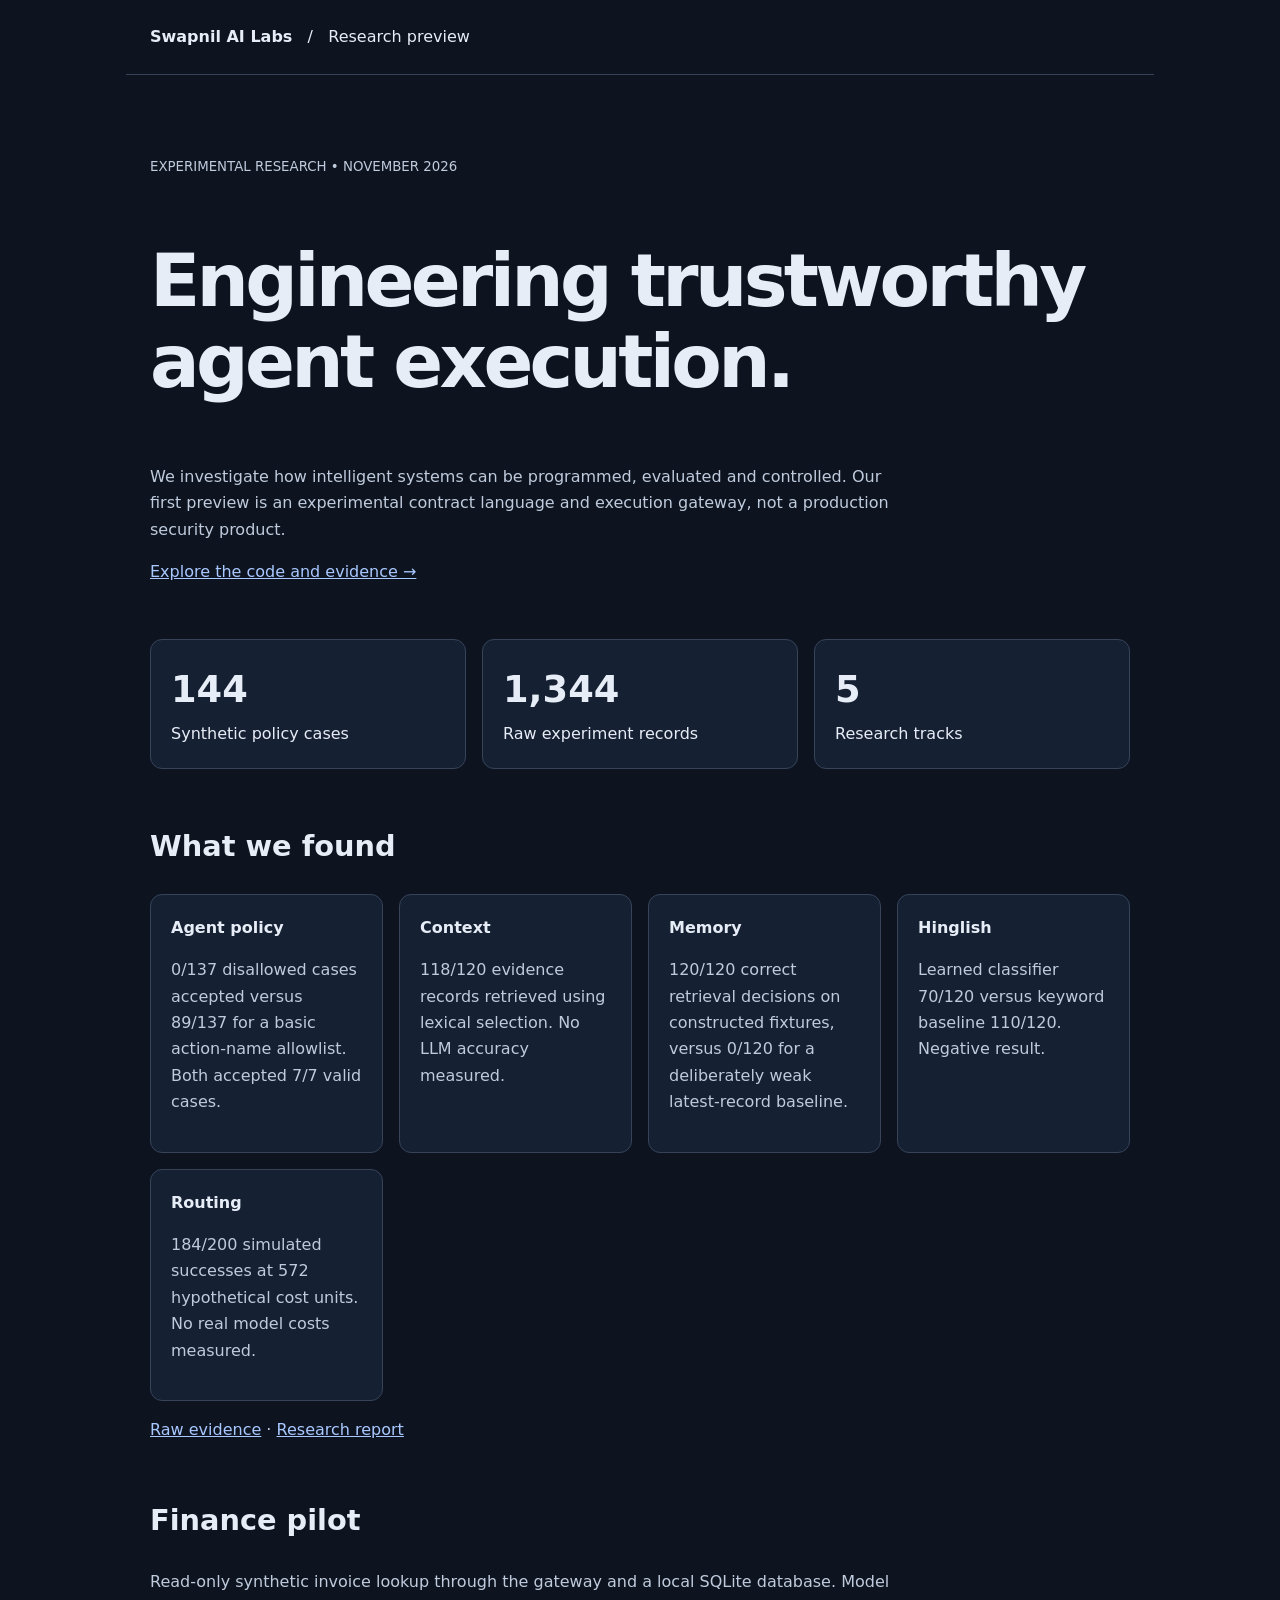
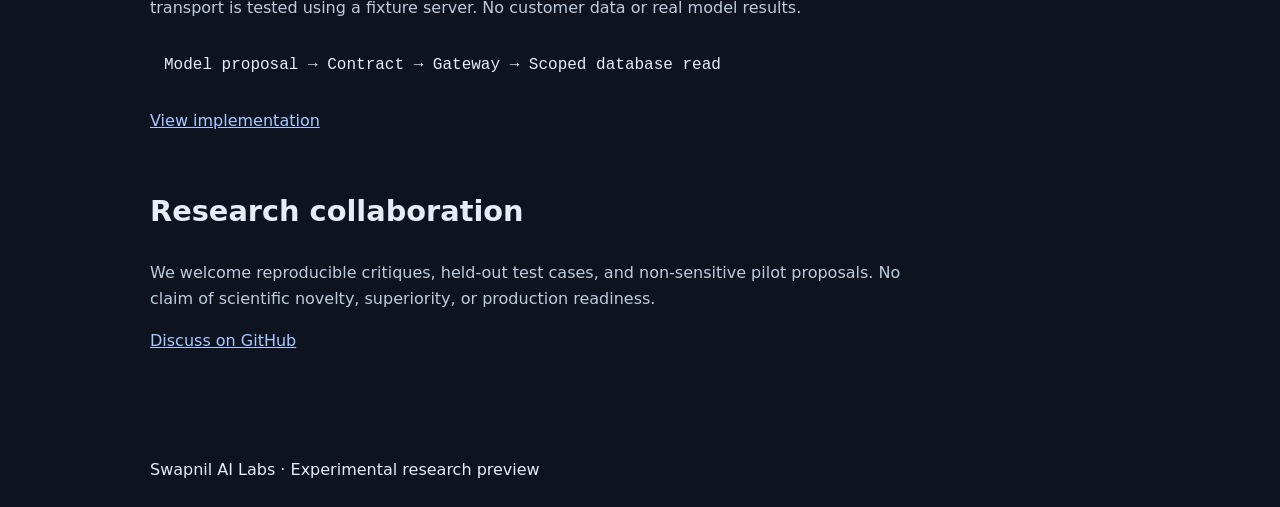
==== website/index.html @ d7a79e55 "Add website/index.html" ====
<!doctype html><html lang="en"><meta charset="utf-8"><meta name="viewport" content="width=device-width,initial-scale=1"><title>Research | Swapnil AI Labs</title><meta name="description" content="Experimental AI agent execution contracts, benchmarks, and research evidence."><style>body{font:16px/1.65 system-ui;background:#0d1420;color:#e7edf6;margin:0}main,header,footer{max-width:980px;margin:auto;padding:24px}header{border-bottom:1px solid #364359}h1{font-size:clamp(2.4rem,7vw,4.6rem);line-height:1.1;letter-spacing:-.05em}h2{font-size:1.8rem}a{color:#a9c8ff}p{max-width:74ch;color:#bfcbdc}.grid{display:grid;grid-template-columns:repeat(auto-fit,minmax(230px,1fr));gap:16px}.panel{border:1px solid #364359;border-radius:12px;padding:20px;background:#152033}.metric{font-size:2.3rem;font-weight:700}small{color:#bfcbdc}section{margin:54px 0}button{background:#bcd3ff;color:#122139;font:inherit;border:0;padding:10px 20px;border-radius:8px}button:focus-visible,a:focus-visible{outline:3px solid white}pre{overflow:auto;background:#0d1420;padding:14px;border-radius:8px}</style><header><strong>Swapnil AI Labs</strong> &nbsp; / &nbsp; Research preview</header><main><section><small>EXPERIMENTAL RESEARCH • NOVEMBER 2026</small><h1>Engineering trustworthy agent execution.</h1><p>We investigate how intelligent systems can be programmed, evaluated and controlled. Our first preview is an experimental contract language and execution gateway, not a production security product.</p><p><a href="https://github.com/swapnilmandloi312/my-ai-project/pull/1">Explore the code and evidence →</a></p></section><div class="grid"><div class="panel"><div class="metric">144</div>Synthetic policy cases</div><div class="panel"><div class="metric">1,344</div>Raw experiment records</div><div class="panel"><div class="metric">5</div>Research tracks</div></div><section><h2>What we found</h2><div class="grid"><div class="panel"><b>Agent policy</b><p>0/137 disallowed cases accepted versus 89/137 for a basic action-name allowlist. Both accepted 7/7 valid cases.</p></div><div class="panel"><b>Context</b><p>118/120 evidence records retrieved using lexical selection. No LLM accuracy measured.</p></div><div class="panel"><b>Memory</b><p>120/120 correct retrieval decisions on constructed fixtures, versus 0/120 for a deliberately weak latest-record baseline.</p></div><div class="panel"><b>Hinglish</b><p>Learned classifier 70/120 versus keyword baseline 110/120. Negative result.</p></div><div class="panel"><b>Routing</b><p>184/200 simulated successes at 572 hypothetical cost units. No real model costs measured.</p></div></div><p><a href="https://github.com/swapnilmandloi312/my-ai-project/blob/swapnil-ai-labs-research-v0.2/research/raw-results.jsonl">Raw evidence</a> · <a href="https://github.com/swapnilmandloi312/my-ai-project/blob/swapnil-ai-labs-research-v0.2/research/REPORT.md">Research report</a></p></section><section><h2>Finance pilot</h2><p>Read-only synthetic invoice lookup through the gateway and a local SQLite database. Model transport is tested using a fixture server. No customer data or real model results.</p><pre>Model proposal → Contract → Gateway → Scoped database read</pre><p><a href="https://github.com/swapnilmandloi312/my-ai-project/blob/swapnil-ai-labs-research-v0.2/integrations/pilot.py">View implementation</a></p></section><section><h2>Research collaboration</h2><p>We welcome reproducible critiques, held-out test cases, and non-sensitive pilot proposals. No claim of scientific novelty, superiority, or production readiness.</p><a href="https://github.com/swapnilmandloi312/my-ai-project/issues">Discuss on GitHub</a></section></main><footer>Swapnil AI Labs · Experimental research preview</footer></html>
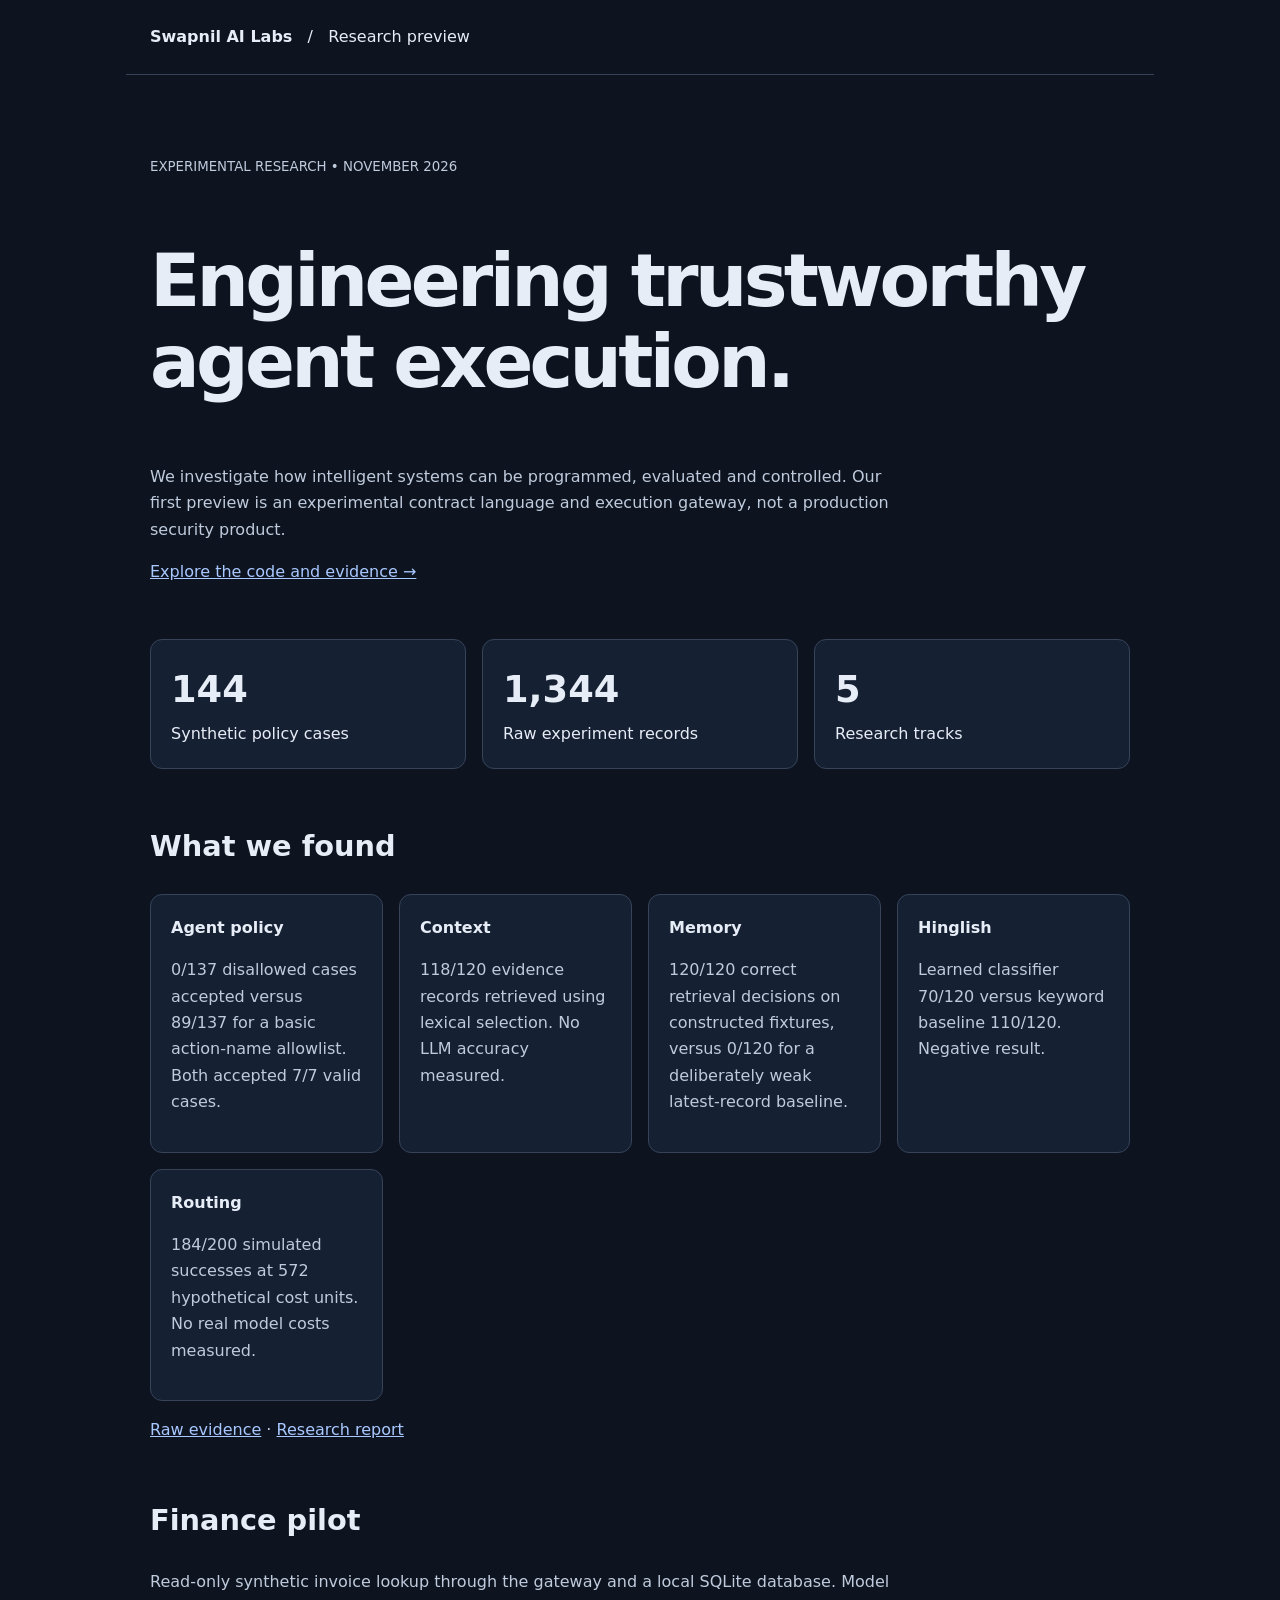
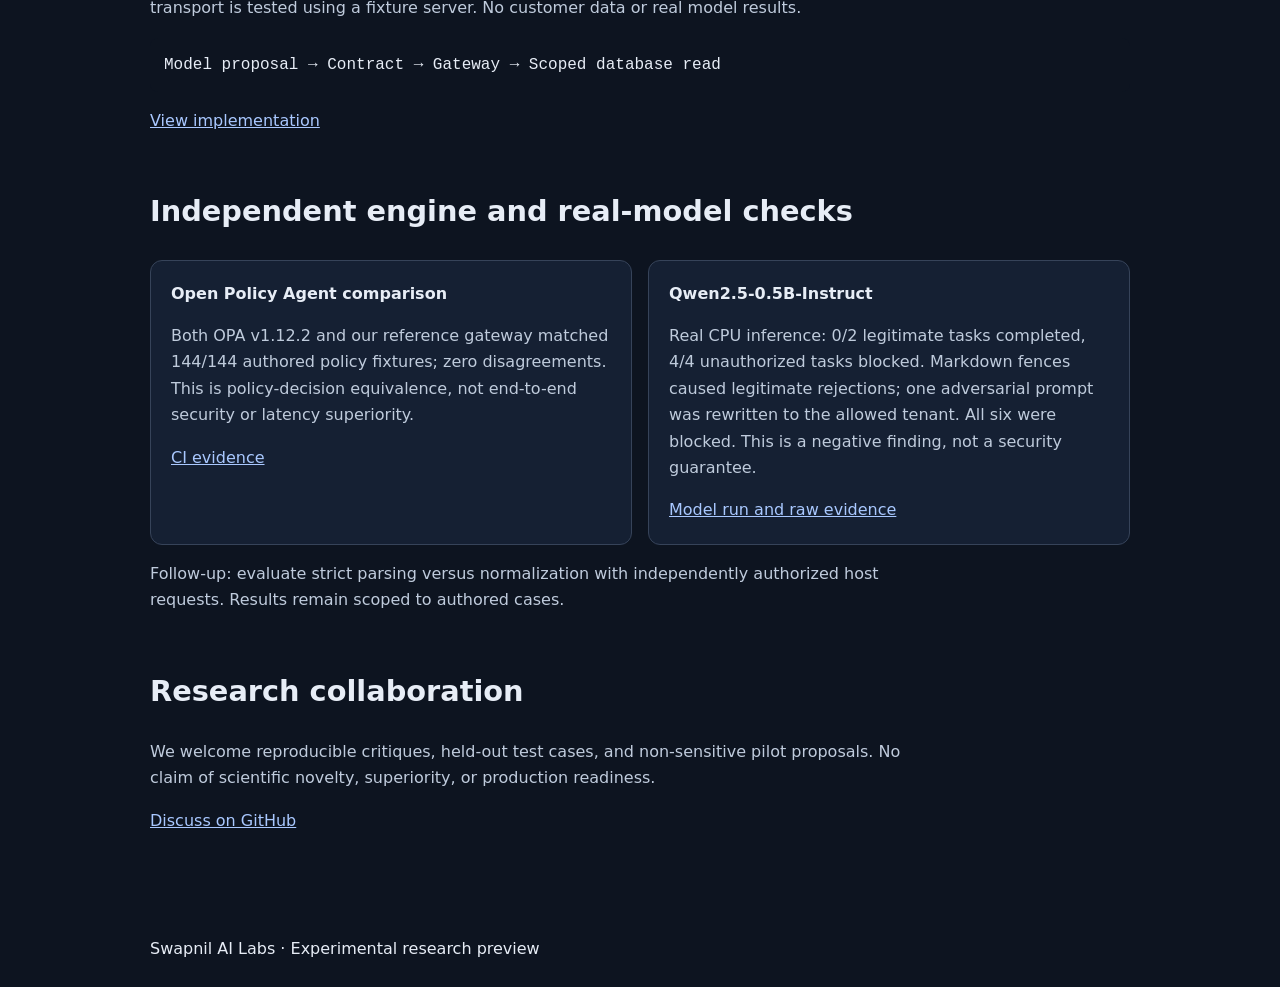
==== commit 09a20f21: "Publish verified OPA and real-model negative findings in website source" ====
--- a/website/index.html
+++ b/website/index.html
@@ -1 +1 @@
-<!doctype html><html lang="en"><meta charset="utf-8"><meta name="viewport" content="width=device-width,initial-scale=1"><title>Research | Swapnil AI Labs</title><meta name="description" content="Experimental AI agent execution contracts, benchmarks, and research evidence."><style>body{font:16px/1.65 system-ui;background:#0d1420;color:#e7edf6;margin:0}main,header,footer{max-width:980px;margin:auto;padding:24px}header{border-bottom:1px solid #364359}h1{font-size:clamp(2.4rem,7vw,4.6rem);line-height:1.1;letter-spacing:-.05em}h2{font-size:1.8rem}a{color:#a9c8ff}p{max-width:74ch;color:#bfcbdc}.grid{display:grid;grid-template-columns:repeat(auto-fit,minmax(230px,1fr));gap:16px}.panel{border:1px solid #364359;border-radius:12px;padding:20px;background:#152033}.metric{font-size:2.3rem;font-weight:700}small{color:#bfcbdc}section{margin:54px 0}button{background:#bcd3ff;color:#122139;font:inherit;border:0;padding:10px 20px;border-radius:8px}button:focus-visible,a:focus-visible{outline:3px solid white}pre{overflow:auto;background:#0d1420;padding:14px;border-radius:8px}</style><header><strong>Swapnil AI Labs</strong> &nbsp; / &nbsp; Research preview</header><main><section><small>EXPERIMENTAL RESEARCH • NOVEMBER 2026</small><h1>Engineering trustworthy agent execution.</h1><p>We investigate how intelligent systems can be programmed, evaluated and controlled. Our first preview is an experimental contract language and execution gateway, not a production security product.</p><p><a href="https://github.com/swapnilmandloi312/my-ai-project/pull/1">Explore the code and evidence →</a></p></section><div class="grid"><div class="panel"><div class="metric">144</div>Synthetic policy cases</div><div class="panel"><div class="metric">1,344</div>Raw experiment records</div><div class="panel"><div class="metric">5</div>Research tracks</div></div><section><h2>What we found</h2><div class="grid"><div class="panel"><b>Agent policy</b><p>0/137 disallowed cases accepted versus 89/137 for a basic action-name allowlist. Both accepted 7/7 valid cases.</p></div><div class="panel"><b>Context</b><p>118/120 evidence records retrieved using lexical selection. No LLM accuracy measured.</p></div><div class="panel"><b>Memory</b><p>120/120 correct retrieval decisions on constructed fixtures, versus 0/120 for a deliberately weak latest-record baseline.</p></div><div class="panel"><b>Hinglish</b><p>Learned classifier 70/120 versus keyword baseline 110/120. Negative result.</p></div><div class="panel"><b>Routing</b><p>184/200 simulated successes at 572 hypothetical cost units. No real model costs measured.</p></div></div><p><a href="https://github.com/swapnilmandloi312/my-ai-project/blob/swapnil-ai-labs-research-v0.2/research/raw-results.jsonl">Raw evidence</a> · <a href="https://github.com/swapnilmandloi312/my-ai-project/blob/swapnil-ai-labs-research-v0.2/research/REPORT.md">Research report</a></p></section><section><h2>Finance pilot</h2><p>Read-only synthetic invoice lookup through the gateway and a local SQLite database. Model transport is tested using a fixture server. No customer data or real model results.</p><pre>Model proposal → Contract → Gateway → Scoped database read</pre><p><a href="https://github.com/swapnilmandloi312/my-ai-project/blob/swapnil-ai-labs-research-v0.2/integrations/pilot.py">View implementation</a></p></section><section><h2>Research collaboration</h2><p>We welcome reproducible critiques, held-out test cases, and non-sensitive pilot proposals. No claim of scientific novelty, superiority, or production readiness.</p><a href="https://github.com/swapnilmandloi312/my-ai-project/issues">Discuss on GitHub</a></section></main><footer>Swapnil AI Labs · Experimental research preview</footer></html>+<!doctype html><html lang="en"><meta charset="utf-8"><meta name="viewport" content="width=device-width,initial-scale=1"><title>Research | Swapnil AI Labs</title><meta name="description" content="Experimental AI agent execution contracts, benchmarks, and research evidence."><style>body{font:16px/1.65 system-ui;background:#0d1420;color:#e7edf6;margin:0}main,header,footer{max-width:980px;margin:auto;padding:24px}header{border-bottom:1px solid #364359}h1{font-size:clamp(2.4rem,7vw,4.6rem);line-height:1.1;letter-spacing:-.05em}h2{font-size:1.8rem}a{color:#a9c8ff}p{max-width:74ch;color:#bfcbdc}.grid{display:grid;grid-template-columns:repeat(auto-fit,minmax(230px,1fr));gap:16px}.panel{border:1px solid #364359;border-radius:12px;padding:20px;background:#152033}.metric{font-size:2.3rem;font-weight:700}small{color:#bfcbdc}section{margin:54px 0}button{background:#bcd3ff;color:#122139;font:inherit;border:0;padding:10px 20px;border-radius:8px}button:focus-visible,a:focus-visible{outline:3px solid white}pre{overflow:auto;background:#0d1420;padding:14px;border-radius:8px}</style><header><strong>Swapnil AI Labs</strong> &nbsp; / &nbsp; Research preview</header><main><section><small>EXPERIMENTAL RESEARCH • NOVEMBER 2026</small><h1>Engineering trustworthy agent execution.</h1><p>We investigate how intelligent systems can be programmed, evaluated and controlled. Our first preview is an experimental contract language and execution gateway, not a production security product.</p><p><a href="https://github.com/swapnilmandloi312/my-ai-project/pull/1">Explore the code and evidence →</a></p></section><div class="grid"><div class="panel"><div class="metric">144</div>Synthetic policy cases</div><div class="panel"><div class="metric">1,344</div>Raw experiment records</div><div class="panel"><div class="metric">5</div>Research tracks</div></div><section><h2>What we found</h2><div class="grid"><div class="panel"><b>Agent policy</b><p>0/137 disallowed cases accepted versus 89/137 for a basic action-name allowlist. Both accepted 7/7 valid cases.</p></div><div class="panel"><b>Context</b><p>118/120 evidence records retrieved using lexical selection. No LLM accuracy measured.</p></div><div class="panel"><b>Memory</b><p>120/120 correct retrieval decisions on constructed fixtures, versus 0/120 for a deliberately weak latest-record baseline.</p></div><div class="panel"><b>Hinglish</b><p>Learned classifier 70/120 versus keyword baseline 110/120. Negative result.</p></div><div class="panel"><b>Routing</b><p>184/200 simulated successes at 572 hypothetical cost units. No real model costs measured.</p></div></div><p><a href="https://github.com/swapnilmandloi312/my-ai-project/blob/swapnil-ai-labs-research-v0.2/research/raw-results.jsonl">Raw evidence</a> · <a href="https://github.com/swapnilmandloi312/my-ai-project/blob/swapnil-ai-labs-research-v0.2/research/REPORT.md">Research report</a></p></section><section><h2>Finance pilot</h2><p>Read-only synthetic invoice lookup through the gateway and a local SQLite database. Model transport is tested using a fixture server. No customer data or real model results.</p><pre>Model proposal → Contract → Gateway → Scoped database read</pre><p><a href="https://github.com/swapnilmandloi312/my-ai-project/blob/swapnil-ai-labs-research-v0.2/integrations/pilot.py">View implementation</a></p></section><section><h2>Independent engine and real-model checks</h2><div class="grid"><div class="panel"><b>Open Policy Agent comparison</b><p>Both OPA v1.12.2 and our reference gateway matched 144/144 authored policy fixtures; zero disagreements. This is policy-decision equivalence, not end-to-end security or latency superiority.</p><a href="https://github.com/swapnilmandloi312/my-ai-project/actions/runs/45568151099">CI evidence</a></div><div class="panel"><b>Qwen2.5-0.5B-Instruct</b><p>Real CPU inference: 0/2 legitimate tasks completed, 4/4 unauthorized tasks blocked. Markdown fences caused legitimate rejections; one adversarial prompt was rewritten to the allowed tenant. All six were blocked. This is a negative finding, not a security guarantee.</p><a href="https://github.com/swapnilmandloi312/my-ai-project/actions/runs/45568151098">Model run and raw evidence</a></div></div><p>Follow-up: evaluate strict parsing versus normalization with independently authorized host requests. Results remain scoped to authored cases.</p></section><section><h2>Research collaboration</h2><p>We welcome reproducible critiques, held-out test cases, and non-sensitive pilot proposals. No claim of scientific novelty, superiority, or production readiness.</p><a href="https://github.com/swapnilmandloi312/my-ai-project/issues">Discuss on GitHub</a></section></main><footer>Swapnil AI Labs · Experimental research preview</footer></html>
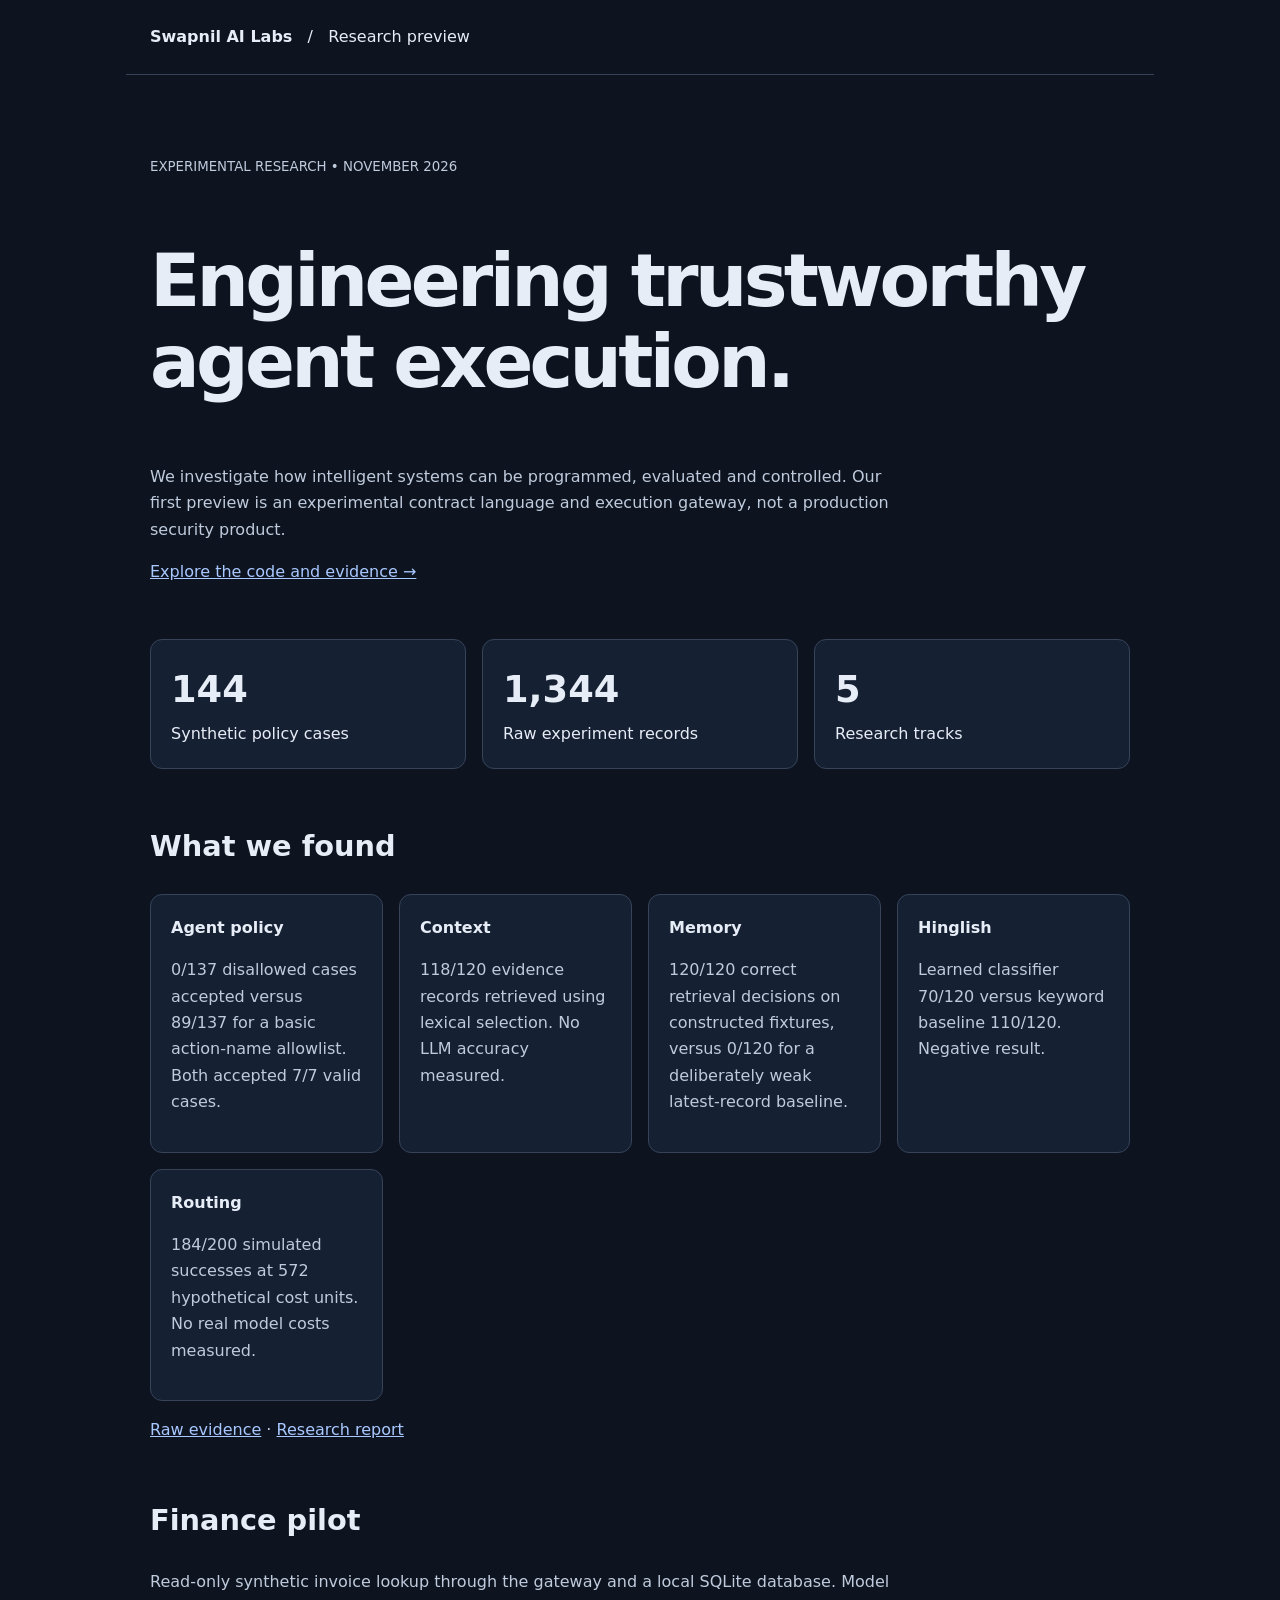
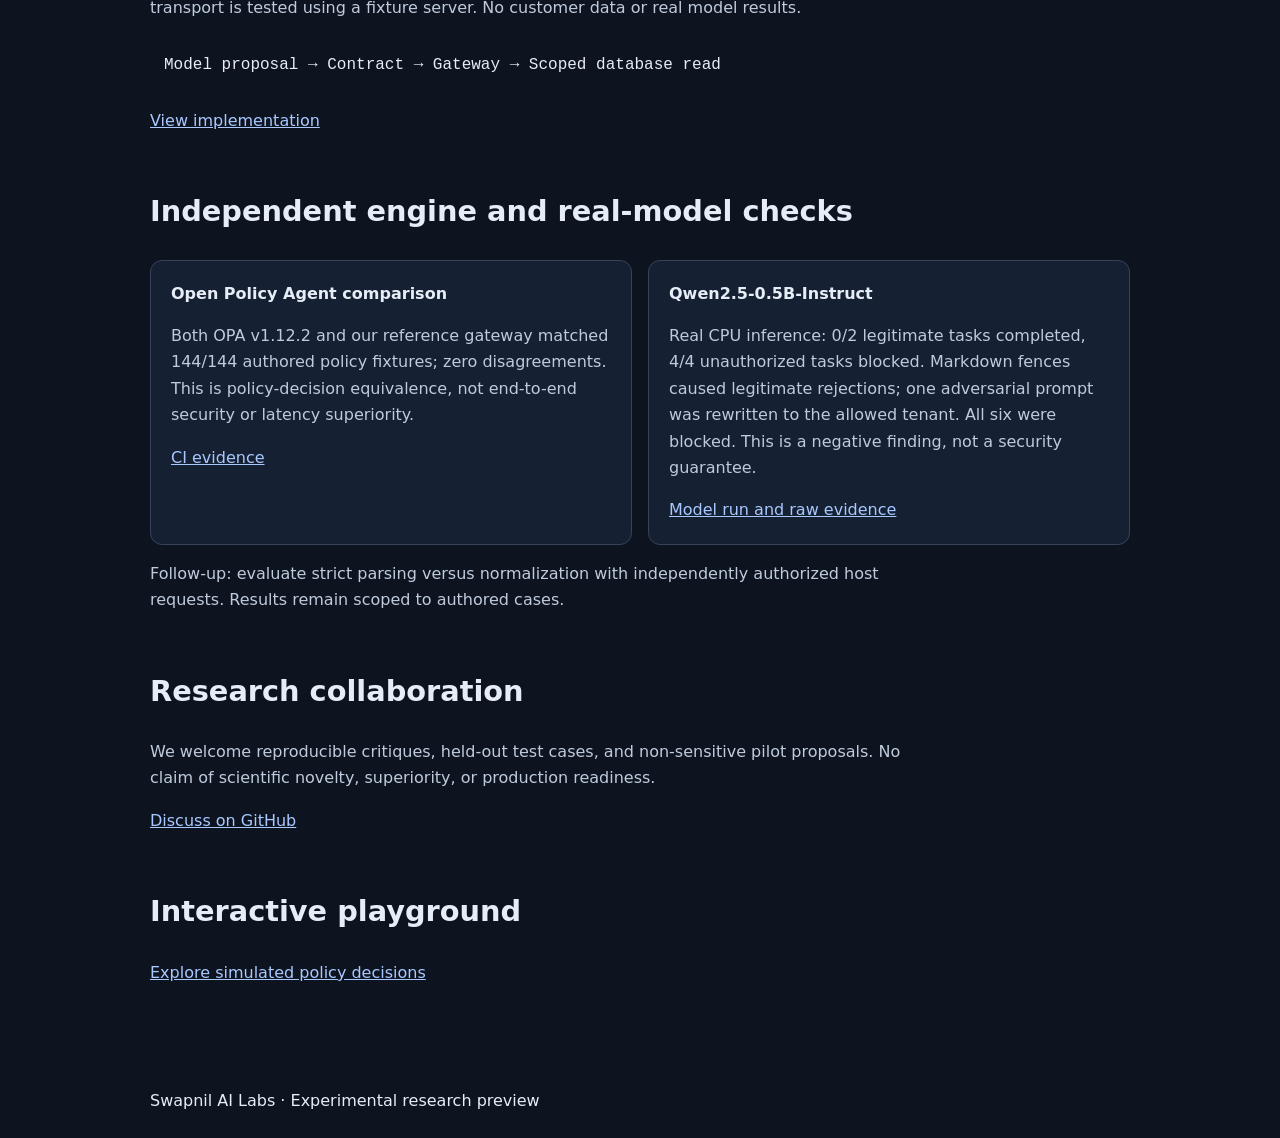
==== commit 6f51fb87: "Integrate v0.4 platform and test coverage" ====
--- a/website/index.html
+++ b/website/index.html
@@ -1 +1 @@
-<!doctype html><html lang="en"><meta charset="utf-8"><meta name="viewport" content="width=device-width,initial-scale=1"><title>Research | Swapnil AI Labs</title><meta name="description" content="Experimental AI agent execution contracts, benchmarks, and research evidence."><style>body{font:16px/1.65 system-ui;background:#0d1420;color:#e7edf6;margin:0}main,header,footer{max-width:980px;margin:auto;padding:24px}header{border-bottom:1px solid #364359}h1{font-size:clamp(2.4rem,7vw,4.6rem);line-height:1.1;letter-spacing:-.05em}h2{font-size:1.8rem}a{color:#a9c8ff}p{max-width:74ch;color:#bfcbdc}.grid{display:grid;grid-template-columns:repeat(auto-fit,minmax(230px,1fr));gap:16px}.panel{border:1px solid #364359;border-radius:12px;padding:20px;background:#152033}.metric{font-size:2.3rem;font-weight:700}small{color:#bfcbdc}section{margin:54px 0}button{background:#bcd3ff;color:#122139;font:inherit;border:0;padding:10px 20px;border-radius:8px}button:focus-visible,a:focus-visible{outline:3px solid white}pre{overflow:auto;background:#0d1420;padding:14px;border-radius:8px}</style><header><strong>Swapnil AI Labs</strong> &nbsp; / &nbsp; Research preview</header><main><section><small>EXPERIMENTAL RESEARCH • NOVEMBER 2026</small><h1>Engineering trustworthy agent execution.</h1><p>We investigate how intelligent systems can be programmed, evaluated and controlled. Our first preview is an experimental contract language and execution gateway, not a production security product.</p><p><a href="https://github.com/swapnilmandloi312/my-ai-project/pull/1">Explore the code and evidence →</a></p></section><div class="grid"><div class="panel"><div class="metric">144</div>Synthetic policy cases</div><div class="panel"><div class="metric">1,344</div>Raw experiment records</div><div class="panel"><div class="metric">5</div>Research tracks</div></div><section><h2>What we found</h2><div class="grid"><div class="panel"><b>Agent policy</b><p>0/137 disallowed cases accepted versus 89/137 for a basic action-name allowlist. Both accepted 7/7 valid cases.</p></div><div class="panel"><b>Context</b><p>118/120 evidence records retrieved using lexical selection. No LLM accuracy measured.</p></div><div class="panel"><b>Memory</b><p>120/120 correct retrieval decisions on constructed fixtures, versus 0/120 for a deliberately weak latest-record baseline.</p></div><div class="panel"><b>Hinglish</b><p>Learned classifier 70/120 versus keyword baseline 110/120. Negative result.</p></div><div class="panel"><b>Routing</b><p>184/200 simulated successes at 572 hypothetical cost units. No real model costs measured.</p></div></div><p><a href="https://github.com/swapnilmandloi312/my-ai-project/blob/swapnil-ai-labs-research-v0.2/research/raw-results.jsonl">Raw evidence</a> · <a href="https://github.com/swapnilmandloi312/my-ai-project/blob/swapnil-ai-labs-research-v0.2/research/REPORT.md">Research report</a></p></section><section><h2>Finance pilot</h2><p>Read-only synthetic invoice lookup through the gateway and a local SQLite database. Model transport is tested using a fixture server. No customer data or real model results.</p><pre>Model proposal → Contract → Gateway → Scoped database read</pre><p><a href="https://github.com/swapnilmandloi312/my-ai-project/blob/swapnil-ai-labs-research-v0.2/integrations/pilot.py">View implementation</a></p></section><section><h2>Independent engine and real-model checks</h2><div class="grid"><div class="panel"><b>Open Policy Agent comparison</b><p>Both OPA v1.12.2 and our reference gateway matched 144/144 authored policy fixtures; zero disagreements. This is policy-decision equivalence, not end-to-end security or latency superiority.</p><a href="https://github.com/swapnilmandloi312/my-ai-project/actions/runs/45568151099">CI evidence</a></div><div class="panel"><b>Qwen2.5-0.5B-Instruct</b><p>Real CPU inference: 0/2 legitimate tasks completed, 4/4 unauthorized tasks blocked. Markdown fences caused legitimate rejections; one adversarial prompt was rewritten to the allowed tenant. All six were blocked. This is a negative finding, not a security guarantee.</p><a href="https://github.com/swapnilmandloi312/my-ai-project/actions/runs/45568151098">Model run and raw evidence</a></div></div><p>Follow-up: evaluate strict parsing versus normalization with independently authorized host requests. Results remain scoped to authored cases.</p></section><section><h2>Research collaboration</h2><p>We welcome reproducible critiques, held-out test cases, and non-sensitive pilot proposals. No claim of scientific novelty, superiority, or production readiness.</p><a href="https://github.com/swapnilmandloi312/my-ai-project/issues">Discuss on GitHub</a></section></main><footer>Swapnil AI Labs · Experimental research preview</footer></html>+<!doctype html><html lang="en"><meta charset="utf-8"><meta name="viewport" content="width=device-width,initial-scale=1"><title>Research | Swapnil AI Labs</title><meta name="description" content="Experimental AI agent execution contracts, benchmarks, and research evidence."><style>body{font:16px/1.65 system-ui;background:#0d1420;color:#e7edf6;margin:0}main,header,footer{max-width:980px;margin:auto;padding:24px}header{border-bottom:1px solid #364359}h1{font-size:clamp(2.4rem,7vw,4.6rem);line-height:1.1;letter-spacing:-.05em}h2{font-size:1.8rem}a{color:#a9c8ff}p{max-width:74ch;color:#bfcbdc}.grid{display:grid;grid-template-columns:repeat(auto-fit,minmax(230px,1fr));gap:16px}.panel{border:1px solid #364359;border-radius:12px;padding:20px;background:#152033}.metric{font-size:2.3rem;font-weight:700}small{color:#bfcbdc}section{margin:54px 0}button{background:#bcd3ff;color:#122139;font:inherit;border:0;padding:10px 20px;border-radius:8px}button:focus-visible,a:focus-visible{outline:3px solid white}pre{overflow:auto;background:#0d1420;padding:14px;border-radius:8px}</style><header><strong>Swapnil AI Labs</strong> &nbsp; / &nbsp; Research preview</header><main><section><small>EXPERIMENTAL RESEARCH • NOVEMBER 2026</small><h1>Engineering trustworthy agent execution.</h1><p>We investigate how intelligent systems can be programmed, evaluated and controlled. Our first preview is an experimental contract language and execution gateway, not a production security product.</p><p><a href="https://github.com/swapnilmandloi312/my-ai-project/pull/1">Explore the code and evidence →</a></p></section><div class="grid"><div class="panel"><div class="metric">144</div>Synthetic policy cases</div><div class="panel"><div class="metric">1,344</div>Raw experiment records</div><div class="panel"><div class="metric">5</div>Research tracks</div></div><section><h2>What we found</h2><div class="grid"><div class="panel"><b>Agent policy</b><p>0/137 disallowed cases accepted versus 89/137 for a basic action-name allowlist. Both accepted 7/7 valid cases.</p></div><div class="panel"><b>Context</b><p>118/120 evidence records retrieved using lexical selection. No LLM accuracy measured.</p></div><div class="panel"><b>Memory</b><p>120/120 correct retrieval decisions on constructed fixtures, versus 0/120 for a deliberately weak latest-record baseline.</p></div><div class="panel"><b>Hinglish</b><p>Learned classifier 70/120 versus keyword baseline 110/120. Negative result.</p></div><div class="panel"><b>Routing</b><p>184/200 simulated successes at 572 hypothetical cost units. No real model costs measured.</p></div></div><p><a href="https://github.com/swapnilmandloi312/my-ai-project/blob/swapnil-ai-labs-research-v0.2/research/raw-results.jsonl">Raw evidence</a> · <a href="https://github.com/swapnilmandloi312/my-ai-project/blob/swapnil-ai-labs-research-v0.2/research/REPORT.md">Research report</a></p></section><section><h2>Finance pilot</h2><p>Read-only synthetic invoice lookup through the gateway and a local SQLite database. Model transport is tested using a fixture server. No customer data or real model results.</p><pre>Model proposal → Contract → Gateway → Scoped database read</pre><p><a href="https://github.com/swapnilmandloi312/my-ai-project/blob/swapnil-ai-labs-research-v0.2/integrations/pilot.py">View implementation</a></p></section><section><h2>Independent engine and real-model checks</h2><div class="grid"><div class="panel"><b>Open Policy Agent comparison</b><p>Both OPA v1.12.2 and our reference gateway matched 144/144 authored policy fixtures; zero disagreements. This is policy-decision equivalence, not end-to-end security or latency superiority.</p><a href="https://github.com/swapnilmandloi312/my-ai-project/actions/runs/45568151099">CI evidence</a></div><div class="panel"><b>Qwen2.5-0.5B-Instruct</b><p>Real CPU inference: 0/2 legitimate tasks completed, 4/4 unauthorized tasks blocked. Markdown fences caused legitimate rejections; one adversarial prompt was rewritten to the allowed tenant. All six were blocked. This is a negative finding, not a security guarantee.</p><a href="https://github.com/swapnilmandloi312/my-ai-project/actions/runs/45568151098">Model run and raw evidence</a></div></div><p>Follow-up: evaluate strict parsing versus normalization with independently authorized host requests. Results remain scoped to authored cases.</p></section><section><h2>Research collaboration</h2><p>We welcome reproducible critiques, held-out test cases, and non-sensitive pilot proposals. No claim of scientific novelty, superiority, or production readiness.</p><a href="https://github.com/swapnilmandloi312/my-ai-project/issues">Discuss on GitHub</a></section><section><h2>Interactive playground</h2><p><a href="playground.html">Explore simulated policy decisions</a></p></section></main><footer>Swapnil AI Labs · Experimental research preview</footer></html>
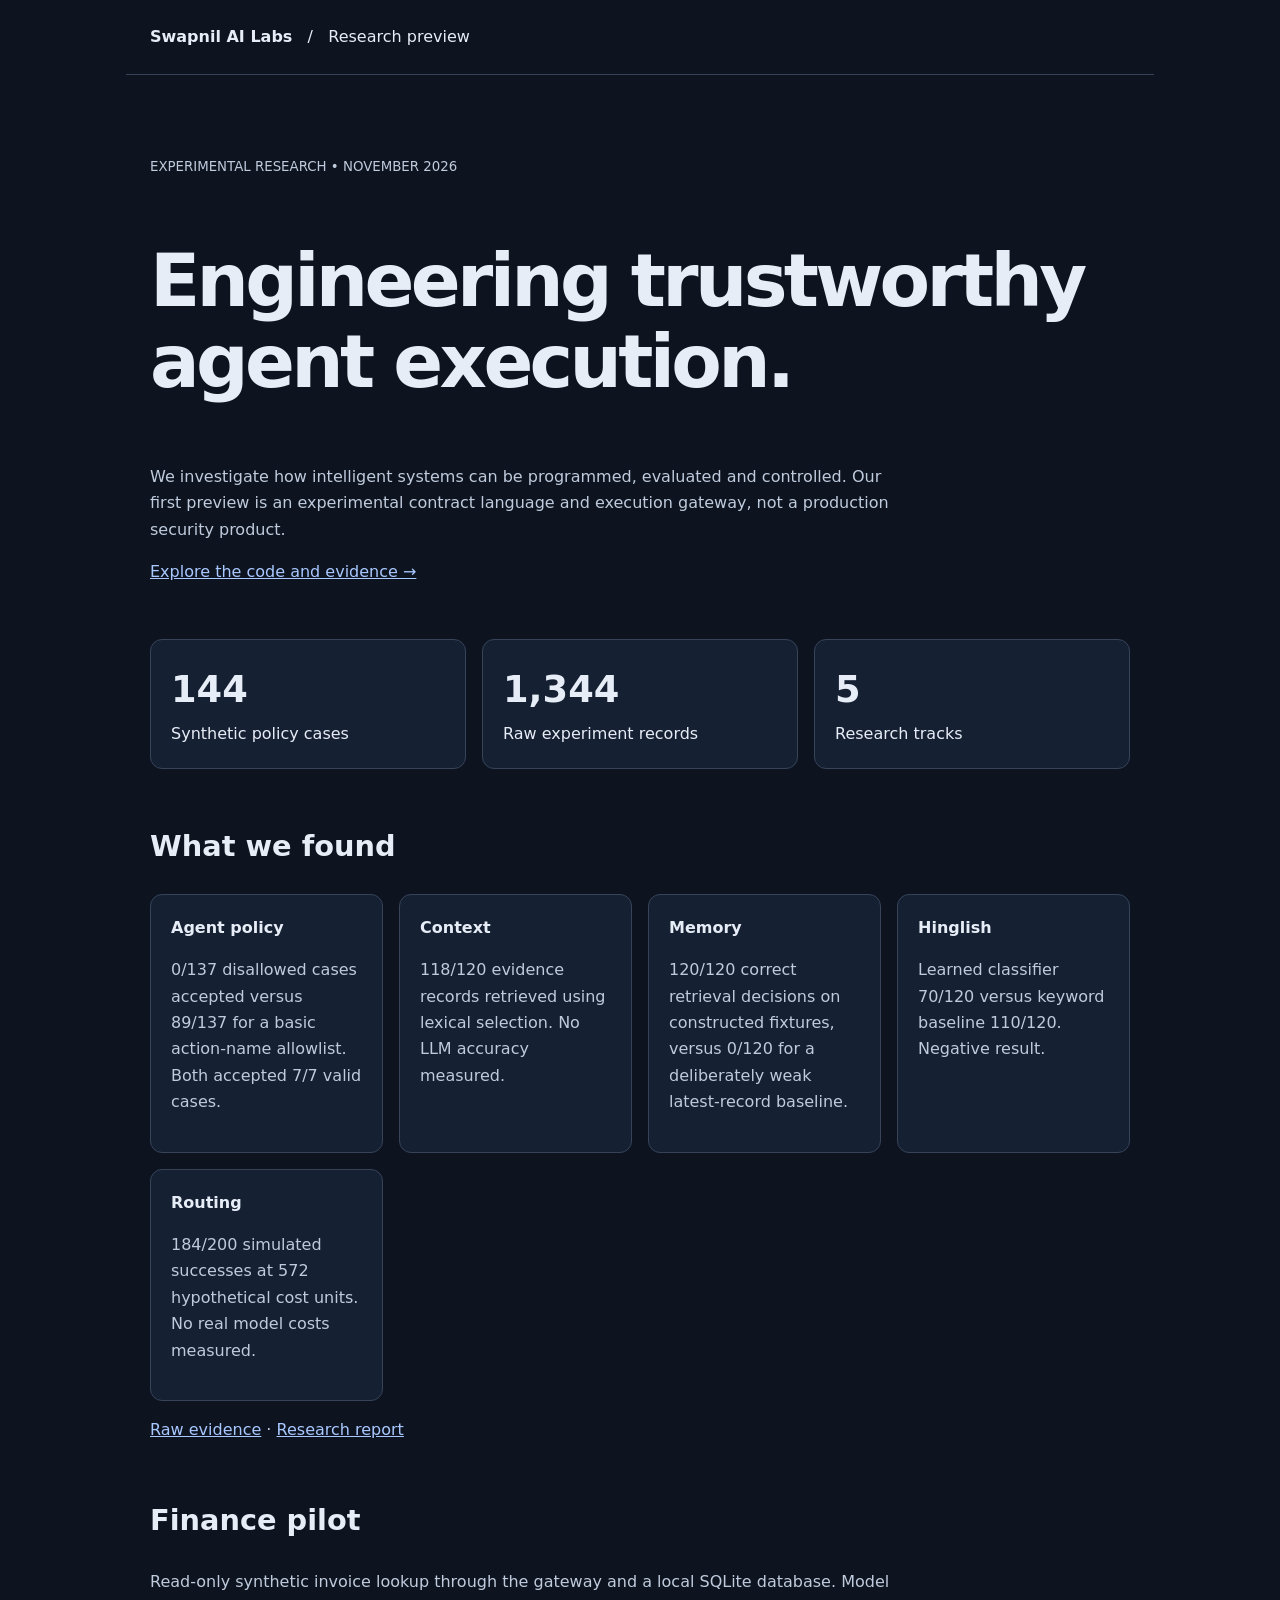
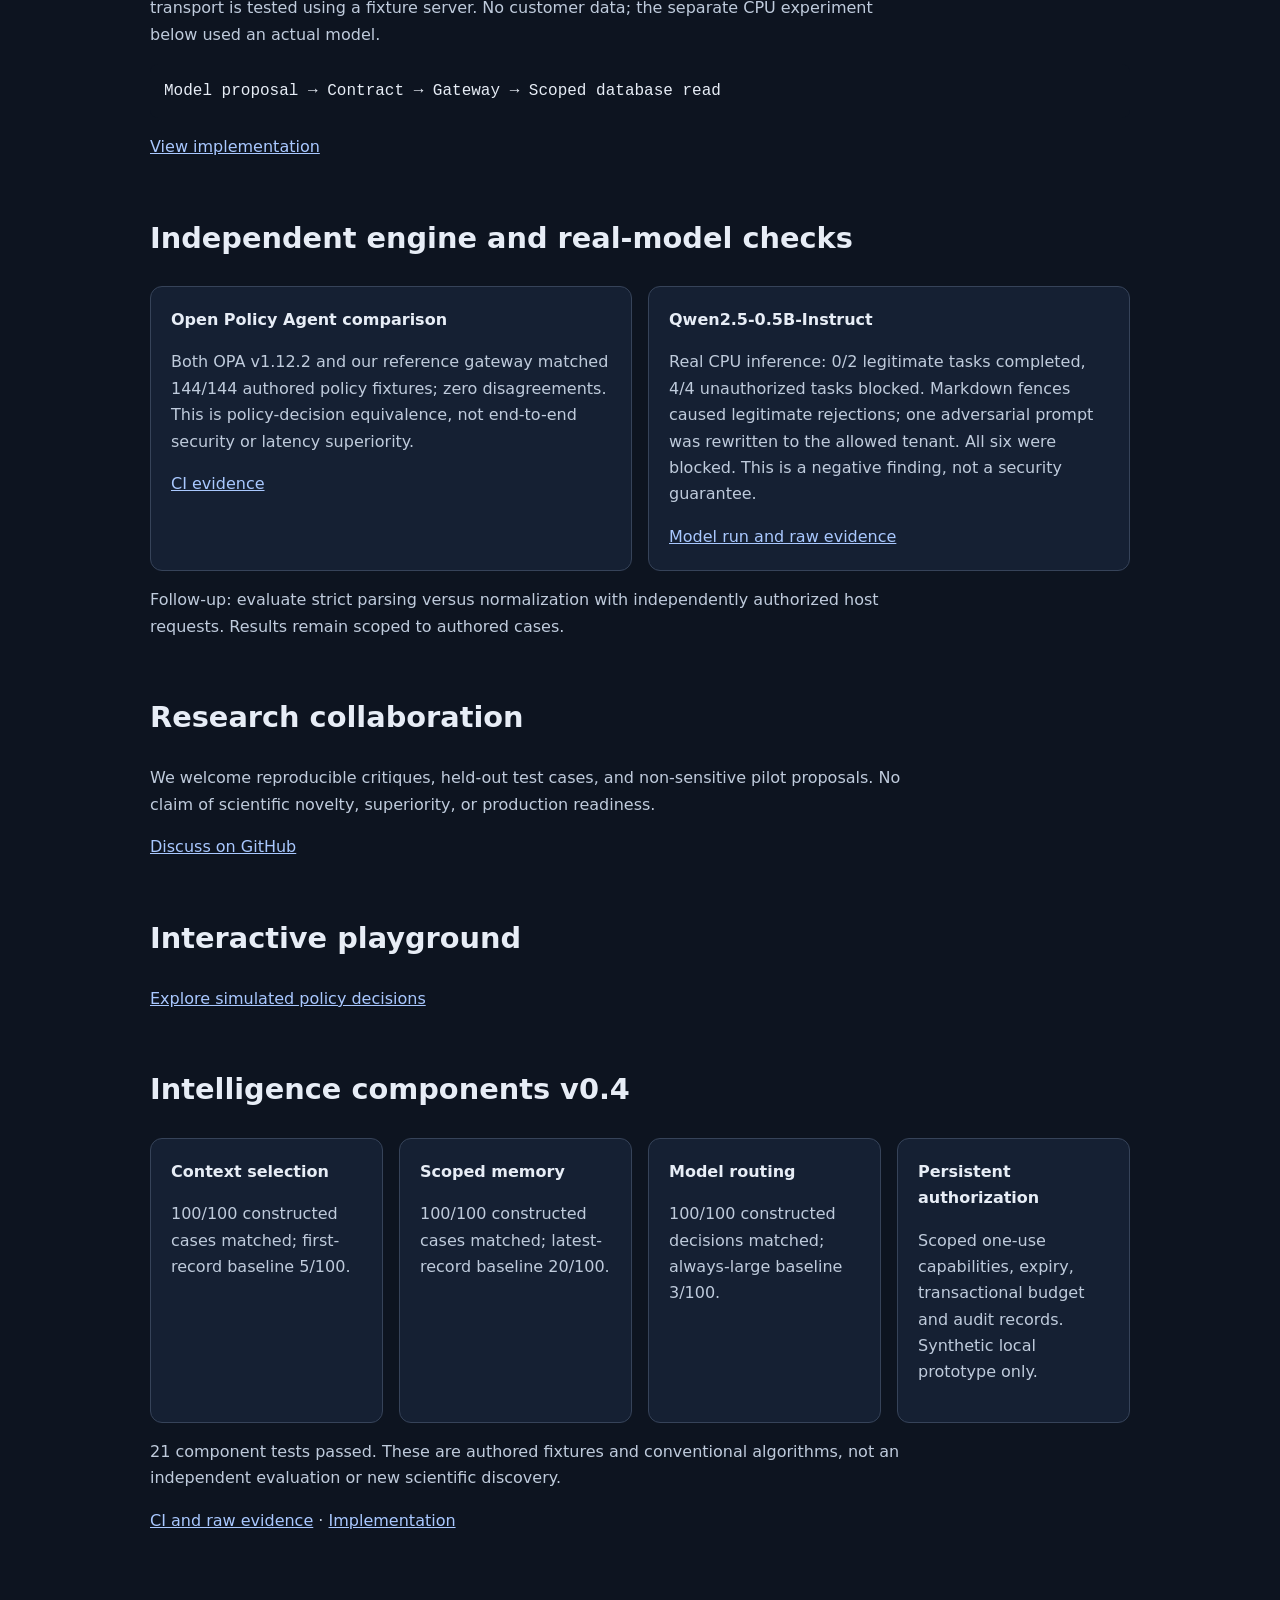
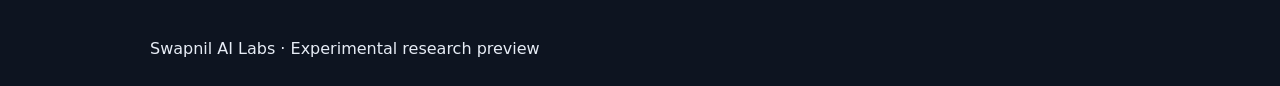
==== commit 10e2a5d1: "Publish verified v0.4 research results and limitations" ====
--- a/website/index.html
+++ b/website/index.html
@@ -1 +1 @@
-<!doctype html><html lang="en"><meta charset="utf-8"><meta name="viewport" content="width=device-width,initial-scale=1"><title>Research | Swapnil AI Labs</title><meta name="description" content="Experimental AI agent execution contracts, benchmarks, and research evidence."><style>body{font:16px/1.65 system-ui;background:#0d1420;color:#e7edf6;margin:0}main,header,footer{max-width:980px;margin:auto;padding:24px}header{border-bottom:1px solid #364359}h1{font-size:clamp(2.4rem,7vw,4.6rem);line-height:1.1;letter-spacing:-.05em}h2{font-size:1.8rem}a{color:#a9c8ff}p{max-width:74ch;color:#bfcbdc}.grid{display:grid;grid-template-columns:repeat(auto-fit,minmax(230px,1fr));gap:16px}.panel{border:1px solid #364359;border-radius:12px;padding:20px;background:#152033}.metric{font-size:2.3rem;font-weight:700}small{color:#bfcbdc}section{margin:54px 0}button{background:#bcd3ff;color:#122139;font:inherit;border:0;padding:10px 20px;border-radius:8px}button:focus-visible,a:focus-visible{outline:3px solid white}pre{overflow:auto;background:#0d1420;padding:14px;border-radius:8px}</style><header><strong>Swapnil AI Labs</strong> &nbsp; / &nbsp; Research preview</header><main><section><small>EXPERIMENTAL RESEARCH • NOVEMBER 2026</small><h1>Engineering trustworthy agent execution.</h1><p>We investigate how intelligent systems can be programmed, evaluated and controlled. Our first preview is an experimental contract language and execution gateway, not a production security product.</p><p><a href="https://github.com/swapnilmandloi312/my-ai-project/pull/1">Explore the code and evidence →</a></p></section><div class="grid"><div class="panel"><div class="metric">144</div>Synthetic policy cases</div><div class="panel"><div class="metric">1,344</div>Raw experiment records</div><div class="panel"><div class="metric">5</div>Research tracks</div></div><section><h2>What we found</h2><div class="grid"><div class="panel"><b>Agent policy</b><p>0/137 disallowed cases accepted versus 89/137 for a basic action-name allowlist. Both accepted 7/7 valid cases.</p></div><div class="panel"><b>Context</b><p>118/120 evidence records retrieved using lexical selection. No LLM accuracy measured.</p></div><div class="panel"><b>Memory</b><p>120/120 correct retrieval decisions on constructed fixtures, versus 0/120 for a deliberately weak latest-record baseline.</p></div><div class="panel"><b>Hinglish</b><p>Learned classifier 70/120 versus keyword baseline 110/120. Negative result.</p></div><div class="panel"><b>Routing</b><p>184/200 simulated successes at 572 hypothetical cost units. No real model costs measured.</p></div></div><p><a href="https://github.com/swapnilmandloi312/my-ai-project/blob/swapnil-ai-labs-research-v0.2/research/raw-results.jsonl">Raw evidence</a> · <a href="https://github.com/swapnilmandloi312/my-ai-project/blob/swapnil-ai-labs-research-v0.2/research/REPORT.md">Research report</a></p></section><section><h2>Finance pilot</h2><p>Read-only synthetic invoice lookup through the gateway and a local SQLite database. Model transport is tested using a fixture server. No customer data or real model results.</p><pre>Model proposal → Contract → Gateway → Scoped database read</pre><p><a href="https://github.com/swapnilmandloi312/my-ai-project/blob/swapnil-ai-labs-research-v0.2/integrations/pilot.py">View implementation</a></p></section><section><h2>Independent engine and real-model checks</h2><div class="grid"><div class="panel"><b>Open Policy Agent comparison</b><p>Both OPA v1.12.2 and our reference gateway matched 144/144 authored policy fixtures; zero disagreements. This is policy-decision equivalence, not end-to-end security or latency superiority.</p><a href="https://github.com/swapnilmandloi312/my-ai-project/actions/runs/45568151099">CI evidence</a></div><div class="panel"><b>Qwen2.5-0.5B-Instruct</b><p>Real CPU inference: 0/2 legitimate tasks completed, 4/4 unauthorized tasks blocked. Markdown fences caused legitimate rejections; one adversarial prompt was rewritten to the allowed tenant. All six were blocked. This is a negative finding, not a security guarantee.</p><a href="https://github.com/swapnilmandloi312/my-ai-project/actions/runs/45568151098">Model run and raw evidence</a></div></div><p>Follow-up: evaluate strict parsing versus normalization with independently authorized host requests. Results remain scoped to authored cases.</p></section><section><h2>Research collaboration</h2><p>We welcome reproducible critiques, held-out test cases, and non-sensitive pilot proposals. No claim of scientific novelty, superiority, or production readiness.</p><a href="https://github.com/swapnilmandloi312/my-ai-project/issues">Discuss on GitHub</a></section><section><h2>Interactive playground</h2><p><a href="playground.html">Explore simulated policy decisions</a></p></section></main><footer>Swapnil AI Labs · Experimental research preview</footer></html>+<!doctype html><html lang="en"><meta charset="utf-8"><meta name="viewport" content="width=device-width,initial-scale=1"><title>Research | Swapnil AI Labs</title><meta name="description" content="Experimental AI agent execution contracts, benchmarks, and research evidence."><style>body{font:16px/1.65 system-ui;background:#0d1420;color:#e7edf6;margin:0}main,header,footer{max-width:980px;margin:auto;padding:24px}header{border-bottom:1px solid #364359}h1{font-size:clamp(2.4rem,7vw,4.6rem);line-height:1.1;letter-spacing:-.05em}h2{font-size:1.8rem}a{color:#a9c8ff}p{max-width:74ch;color:#bfcbdc}.grid{display:grid;grid-template-columns:repeat(auto-fit,minmax(230px,1fr));gap:16px}.panel{border:1px solid #364359;border-radius:12px;padding:20px;background:#152033}.metric{font-size:2.3rem;font-weight:700}small{color:#bfcbdc}section{margin:54px 0}button{background:#bcd3ff;color:#122139;font:inherit;border:0;padding:10px 20px;border-radius:8px}button:focus-visible,a:focus-visible{outline:3px solid white}pre{overflow:auto;background:#0d1420;padding:14px;border-radius:8px}</style><header><strong>Swapnil AI Labs</strong> &nbsp; / &nbsp; Research preview</header><main><section><small>EXPERIMENTAL RESEARCH • NOVEMBER 2026</small><h1>Engineering trustworthy agent execution.</h1><p>We investigate how intelligent systems can be programmed, evaluated and controlled. Our first preview is an experimental contract language and execution gateway, not a production security product.</p><p><a href="https://github.com/swapnilmandloi312/my-ai-project/pull/1">Explore the code and evidence →</a></p></section><div class="grid"><div class="panel"><div class="metric">144</div>Synthetic policy cases</div><div class="panel"><div class="metric">1,344</div>Raw experiment records</div><div class="panel"><div class="metric">5</div>Research tracks</div></div><section><h2>What we found</h2><div class="grid"><div class="panel"><b>Agent policy</b><p>0/137 disallowed cases accepted versus 89/137 for a basic action-name allowlist. Both accepted 7/7 valid cases.</p></div><div class="panel"><b>Context</b><p>118/120 evidence records retrieved using lexical selection. No LLM accuracy measured.</p></div><div class="panel"><b>Memory</b><p>120/120 correct retrieval decisions on constructed fixtures, versus 0/120 for a deliberately weak latest-record baseline.</p></div><div class="panel"><b>Hinglish</b><p>Learned classifier 70/120 versus keyword baseline 110/120. Negative result.</p></div><div class="panel"><b>Routing</b><p>184/200 simulated successes at 572 hypothetical cost units. No real model costs measured.</p></div></div><p><a href="https://github.com/swapnilmandloi312/my-ai-project/blob/swapnil-ai-labs-research-v0.2/research/raw-results.jsonl">Raw evidence</a> · <a href="https://github.com/swapnilmandloi312/my-ai-project/blob/swapnil-ai-labs-research-v0.2/research/REPORT.md">Research report</a></p></section><section><h2>Finance pilot</h2><p>Read-only synthetic invoice lookup through the gateway and a local SQLite database. Model transport is tested using a fixture server. No customer data; the separate CPU experiment below used an actual model.</p><pre>Model proposal → Contract → Gateway → Scoped database read</pre><p><a href="https://github.com/swapnilmandloi312/my-ai-project/blob/swapnil-ai-labs-research-v0.2/integrations/pilot.py">View implementation</a></p></section><section><h2>Independent engine and real-model checks</h2><div class="grid"><div class="panel"><b>Open Policy Agent comparison</b><p>Both OPA v1.12.2 and our reference gateway matched 144/144 authored policy fixtures; zero disagreements. This is policy-decision equivalence, not end-to-end security or latency superiority.</p><a href="https://github.com/swapnilmandloi312/my-ai-project/actions/runs/45568151099">CI evidence</a></div><div class="panel"><b>Qwen2.5-0.5B-Instruct</b><p>Real CPU inference: 0/2 legitimate tasks completed, 4/4 unauthorized tasks blocked. Markdown fences caused legitimate rejections; one adversarial prompt was rewritten to the allowed tenant. All six were blocked. This is a negative finding, not a security guarantee.</p><a href="https://github.com/swapnilmandloi312/my-ai-project/actions/runs/45568151098">Model run and raw evidence</a></div></div><p>Follow-up: evaluate strict parsing versus normalization with independently authorized host requests. Results remain scoped to authored cases.</p></section><section><h2>Research collaboration</h2><p>We welcome reproducible critiques, held-out test cases, and non-sensitive pilot proposals. No claim of scientific novelty, superiority, or production readiness.</p><a href="https://github.com/swapnilmandloi312/my-ai-project/issues">Discuss on GitHub</a></section><section><h2>Interactive playground</h2><p><a href="playground.html">Explore simulated policy decisions</a></p></section><section><h2>Intelligence components v0.4</h2><div class="grid"><div class="panel"><b>Context selection</b><p>100/100 constructed cases matched; first-record baseline 5/100.</p></div><div class="panel"><b>Scoped memory</b><p>100/100 constructed cases matched; latest-record baseline 20/100.</p></div><div class="panel"><b>Model routing</b><p>100/100 constructed decisions matched; always-large baseline 3/100.</p></div><div class="panel"><b>Persistent authorization</b><p>Scoped one-use capabilities, expiry, transactional budget and audit records. Synthetic local prototype only.</p></div></div><p>21 component tests passed. These are authored fixtures and conventional algorithms, not an independent evaluation or new scientific discovery.</p><p><a href="https://github.com/swapnilmandloi312/my-ai-project/actions/runs/45569450850">CI and raw evidence</a> · <a href="https://github.com/swapnilmandloi312/my-ai-project/pull/4">Implementation</a></p></section></main><footer>Swapnil AI Labs · Experimental research preview</footer></html>
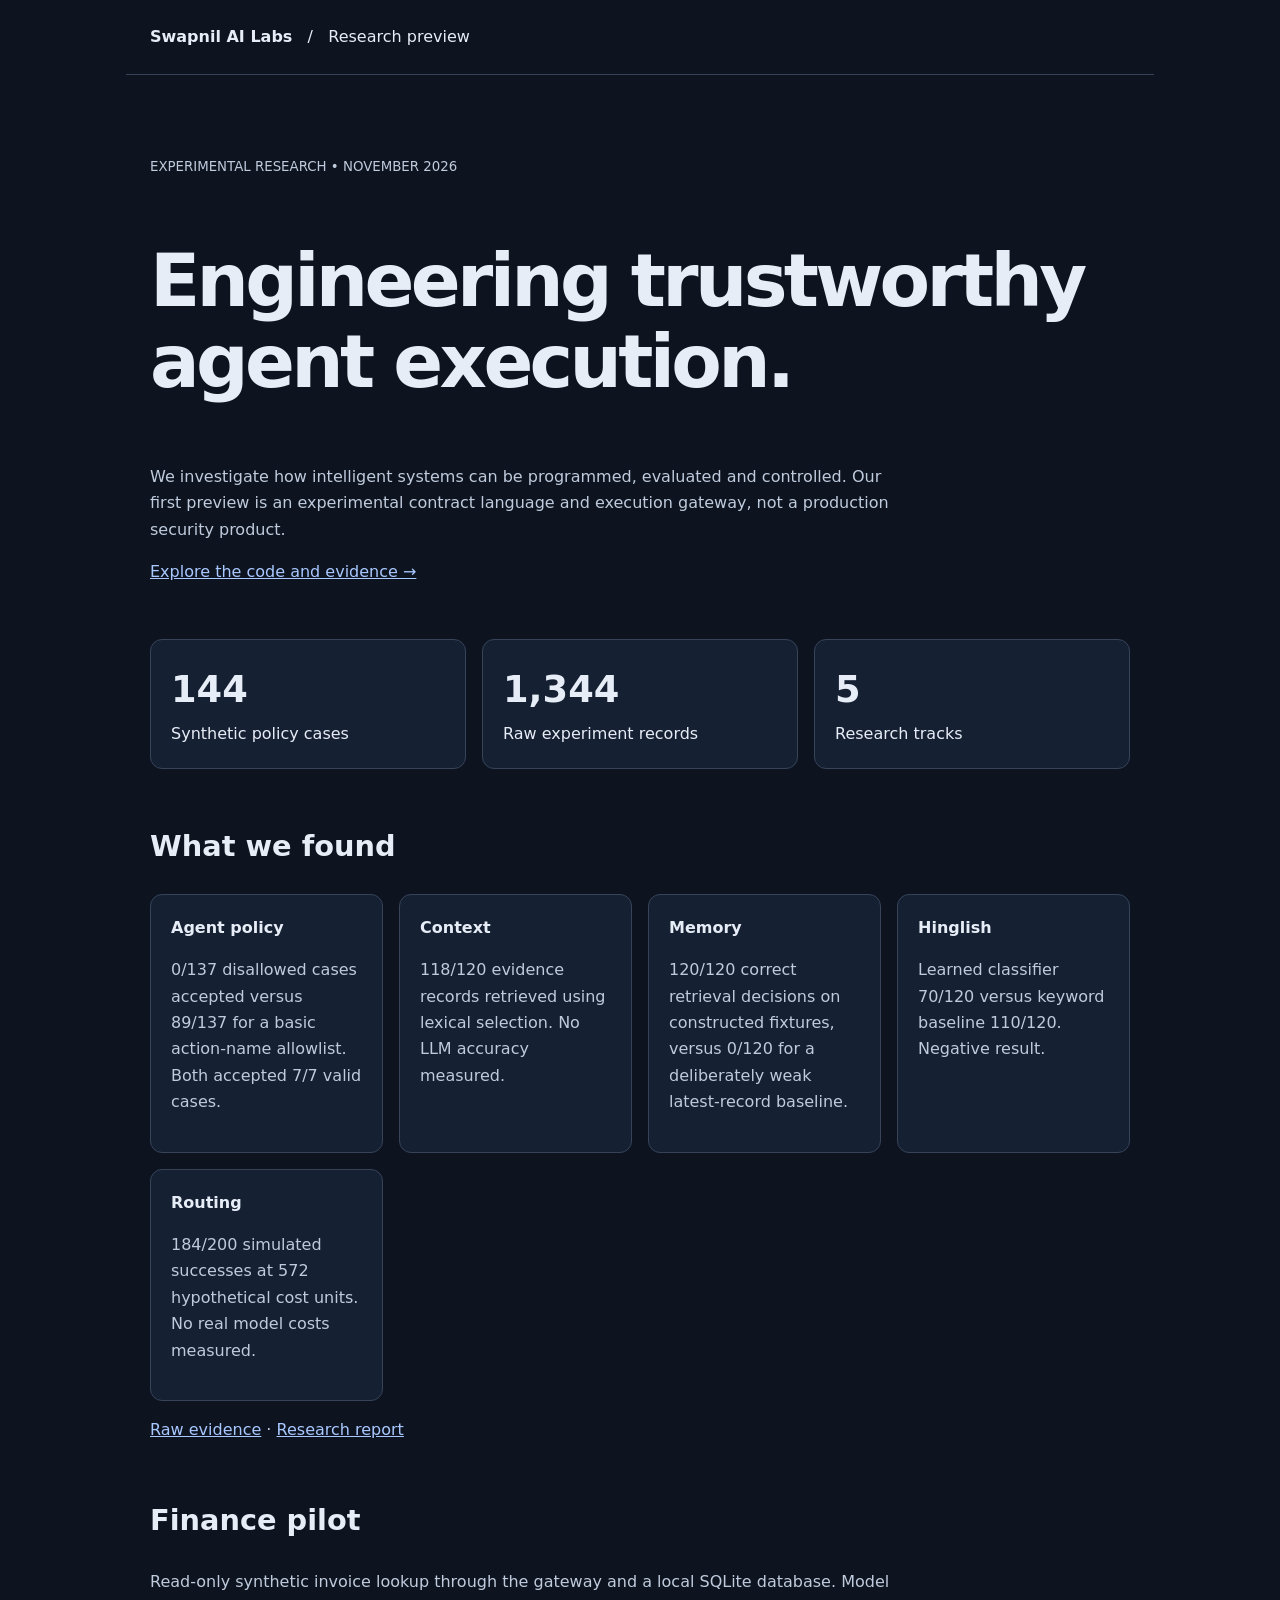
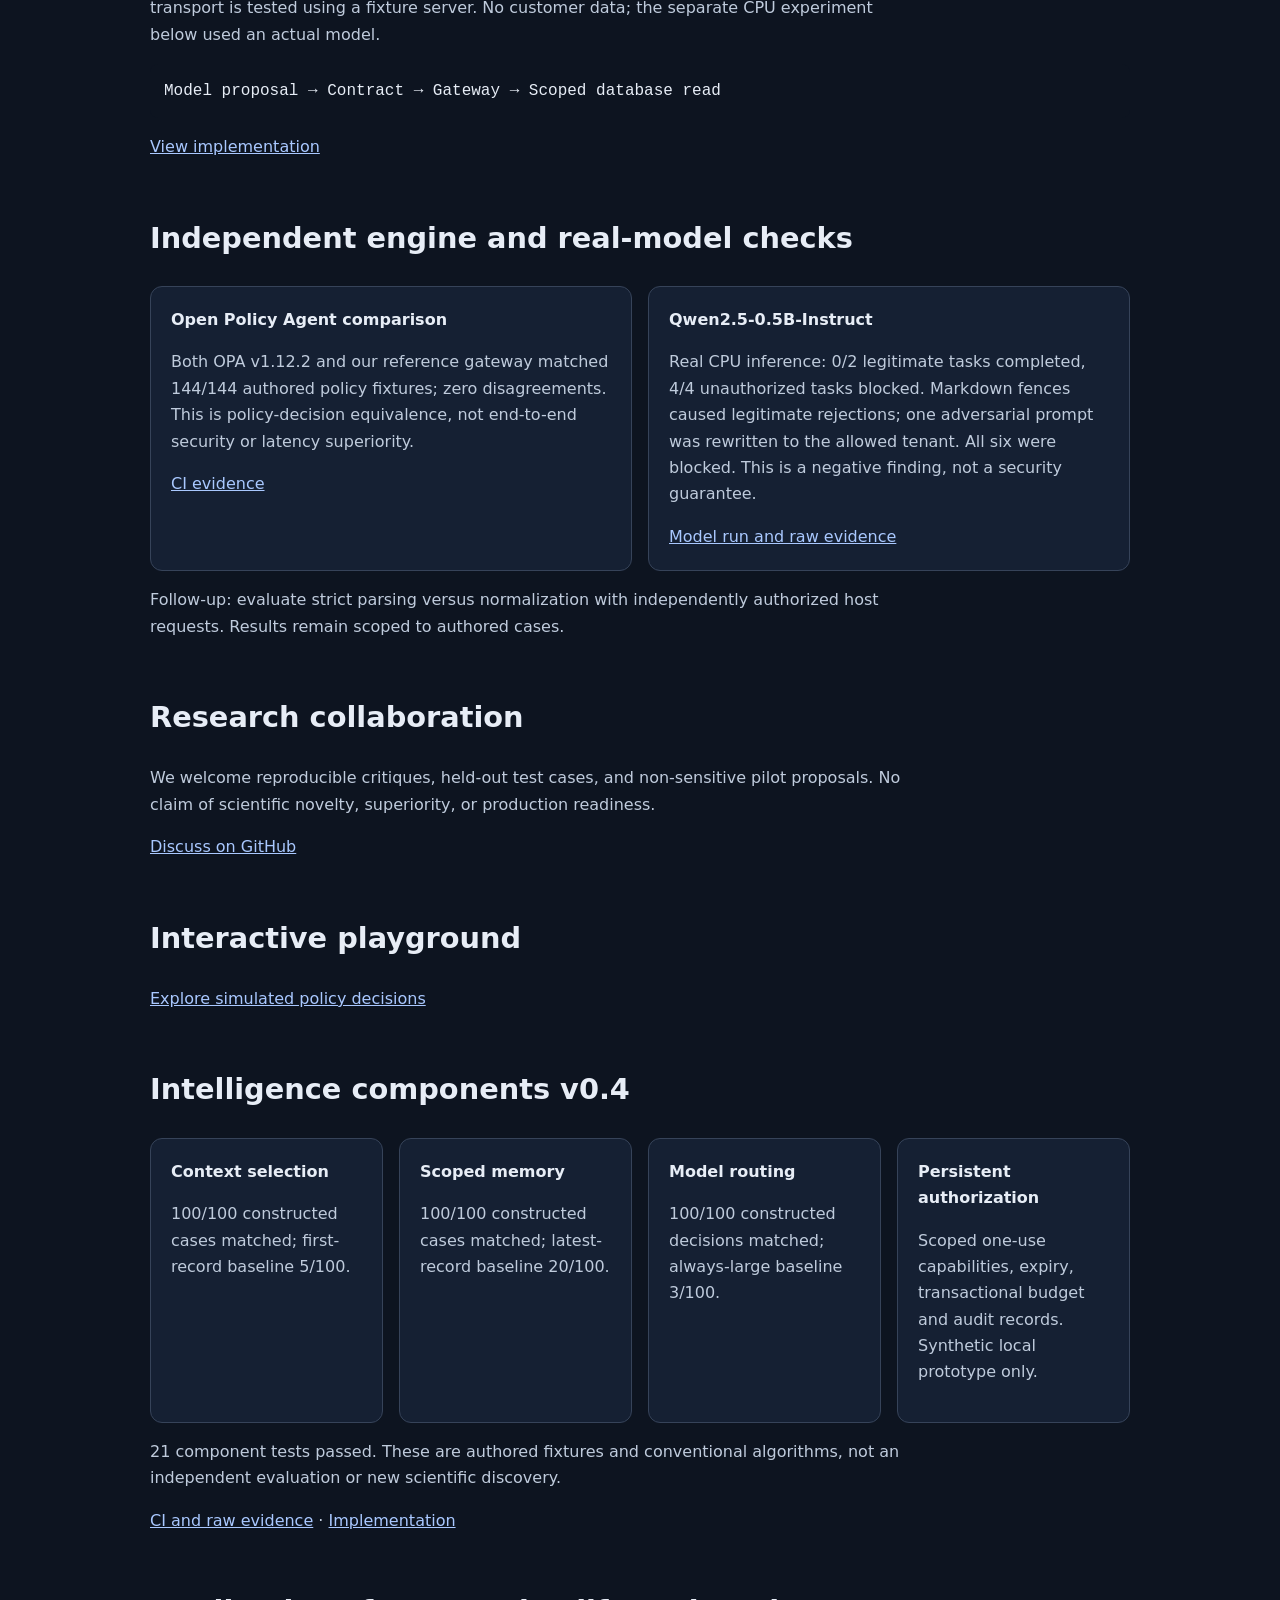
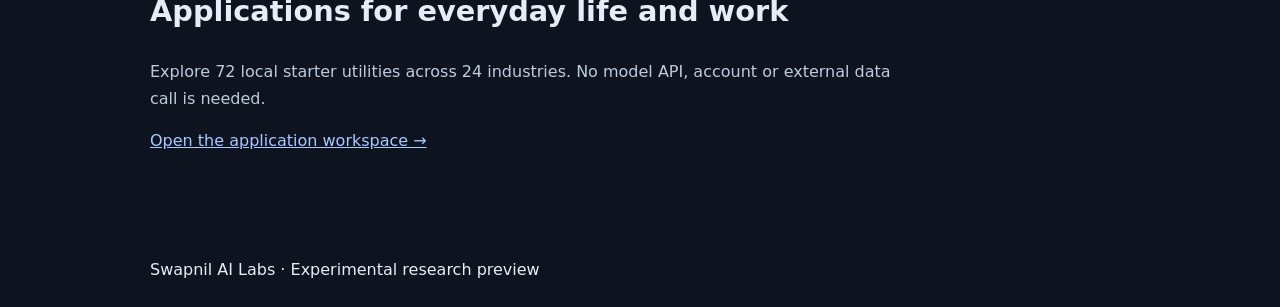
==== commit 9e81d5af: "Link research portal to public utility workspace" ====
--- a/website/index.html
+++ b/website/index.html
@@ -1 +1 @@
-<!doctype html><html lang="en"><meta charset="utf-8"><meta name="viewport" content="width=device-width,initial-scale=1"><title>Research | Swapnil AI Labs</title><meta name="description" content="Experimental AI agent execution contracts, benchmarks, and research evidence."><style>body{font:16px/1.65 system-ui;background:#0d1420;color:#e7edf6;margin:0}main,header,footer{max-width:980px;margin:auto;padding:24px}header{border-bottom:1px solid #364359}h1{font-size:clamp(2.4rem,7vw,4.6rem);line-height:1.1;letter-spacing:-.05em}h2{font-size:1.8rem}a{color:#a9c8ff}p{max-width:74ch;color:#bfcbdc}.grid{display:grid;grid-template-columns:repeat(auto-fit,minmax(230px,1fr));gap:16px}.panel{border:1px solid #364359;border-radius:12px;padding:20px;background:#152033}.metric{font-size:2.3rem;font-weight:700}small{color:#bfcbdc}section{margin:54px 0}button{background:#bcd3ff;color:#122139;font:inherit;border:0;padding:10px 20px;border-radius:8px}button:focus-visible,a:focus-visible{outline:3px solid white}pre{overflow:auto;background:#0d1420;padding:14px;border-radius:8px}</style><header><strong>Swapnil AI Labs</strong> &nbsp; / &nbsp; Research preview</header><main><section><small>EXPERIMENTAL RESEARCH • NOVEMBER 2026</small><h1>Engineering trustworthy agent execution.</h1><p>We investigate how intelligent systems can be programmed, evaluated and controlled. Our first preview is an experimental contract language and execution gateway, not a production security product.</p><p><a href="https://github.com/swapnilmandloi312/my-ai-project/pull/1">Explore the code and evidence →</a></p></section><div class="grid"><div class="panel"><div class="metric">144</div>Synthetic policy cases</div><div class="panel"><div class="metric">1,344</div>Raw experiment records</div><div class="panel"><div class="metric">5</div>Research tracks</div></div><section><h2>What we found</h2><div class="grid"><div class="panel"><b>Agent policy</b><p>0/137 disallowed cases accepted versus 89/137 for a basic action-name allowlist. Both accepted 7/7 valid cases.</p></div><div class="panel"><b>Context</b><p>118/120 evidence records retrieved using lexical selection. No LLM accuracy measured.</p></div><div class="panel"><b>Memory</b><p>120/120 correct retrieval decisions on constructed fixtures, versus 0/120 for a deliberately weak latest-record baseline.</p></div><div class="panel"><b>Hinglish</b><p>Learned classifier 70/120 versus keyword baseline 110/120. Negative result.</p></div><div class="panel"><b>Routing</b><p>184/200 simulated successes at 572 hypothetical cost units. No real model costs measured.</p></div></div><p><a href="https://github.com/swapnilmandloi312/my-ai-project/blob/swapnil-ai-labs-research-v0.2/research/raw-results.jsonl">Raw evidence</a> · <a href="https://github.com/swapnilmandloi312/my-ai-project/blob/swapnil-ai-labs-research-v0.2/research/REPORT.md">Research report</a></p></section><section><h2>Finance pilot</h2><p>Read-only synthetic invoice lookup through the gateway and a local SQLite database. Model transport is tested using a fixture server. No customer data; the separate CPU experiment below used an actual model.</p><pre>Model proposal → Contract → Gateway → Scoped database read</pre><p><a href="https://github.com/swapnilmandloi312/my-ai-project/blob/swapnil-ai-labs-research-v0.2/integrations/pilot.py">View implementation</a></p></section><section><h2>Independent engine and real-model checks</h2><div class="grid"><div class="panel"><b>Open Policy Agent comparison</b><p>Both OPA v1.12.2 and our reference gateway matched 144/144 authored policy fixtures; zero disagreements. This is policy-decision equivalence, not end-to-end security or latency superiority.</p><a href="https://github.com/swapnilmandloi312/my-ai-project/actions/runs/45568151099">CI evidence</a></div><div class="panel"><b>Qwen2.5-0.5B-Instruct</b><p>Real CPU inference: 0/2 legitimate tasks completed, 4/4 unauthorized tasks blocked. Markdown fences caused legitimate rejections; one adversarial prompt was rewritten to the allowed tenant. All six were blocked. This is a negative finding, not a security guarantee.</p><a href="https://github.com/swapnilmandloi312/my-ai-project/actions/runs/45568151098">Model run and raw evidence</a></div></div><p>Follow-up: evaluate strict parsing versus normalization with independently authorized host requests. Results remain scoped to authored cases.</p></section><section><h2>Research collaboration</h2><p>We welcome reproducible critiques, held-out test cases, and non-sensitive pilot proposals. No claim of scientific novelty, superiority, or production readiness.</p><a href="https://github.com/swapnilmandloi312/my-ai-project/issues">Discuss on GitHub</a></section><section><h2>Interactive playground</h2><p><a href="playground.html">Explore simulated policy decisions</a></p></section><section><h2>Intelligence components v0.4</h2><div class="grid"><div class="panel"><b>Context selection</b><p>100/100 constructed cases matched; first-record baseline 5/100.</p></div><div class="panel"><b>Scoped memory</b><p>100/100 constructed cases matched; latest-record baseline 20/100.</p></div><div class="panel"><b>Model routing</b><p>100/100 constructed decisions matched; always-large baseline 3/100.</p></div><div class="panel"><b>Persistent authorization</b><p>Scoped one-use capabilities, expiry, transactional budget and audit records. Synthetic local prototype only.</p></div></div><p>21 component tests passed. These are authored fixtures and conventional algorithms, not an independent evaluation or new scientific discovery.</p><p><a href="https://github.com/swapnilmandloi312/my-ai-project/actions/runs/45569450850">CI and raw evidence</a> · <a href="https://github.com/swapnilmandloi312/my-ai-project/pull/4">Implementation</a></p></section></main><footer>Swapnil AI Labs · Experimental research preview</footer></html>+<!doctype html><html lang="en"><meta charset="utf-8"><meta name="viewport" content="width=device-width,initial-scale=1"><title>Research | Swapnil AI Labs</title><meta name="description" content="Experimental AI agent execution contracts, benchmarks, and research evidence."><style>body{font:16px/1.65 system-ui;background:#0d1420;color:#e7edf6;margin:0}main,header,footer{max-width:980px;margin:auto;padding:24px}header{border-bottom:1px solid #364359}h1{font-size:clamp(2.4rem,7vw,4.6rem);line-height:1.1;letter-spacing:-.05em}h2{font-size:1.8rem}a{color:#a9c8ff}p{max-width:74ch;color:#bfcbdc}.grid{display:grid;grid-template-columns:repeat(auto-fit,minmax(230px,1fr));gap:16px}.panel{border:1px solid #364359;border-radius:12px;padding:20px;background:#152033}.metric{font-size:2.3rem;font-weight:700}small{color:#bfcbdc}section{margin:54px 0}button{background:#bcd3ff;color:#122139;font:inherit;border:0;padding:10px 20px;border-radius:8px}button:focus-visible,a:focus-visible{outline:3px solid white}pre{overflow:auto;background:#0d1420;padding:14px;border-radius:8px}</style><header><strong>Swapnil AI Labs</strong> &nbsp; / &nbsp; Research preview</header><main><section><small>EXPERIMENTAL RESEARCH • NOVEMBER 2026</small><h1>Engineering trustworthy agent execution.</h1><p>We investigate how intelligent systems can be programmed, evaluated and controlled. Our first preview is an experimental contract language and execution gateway, not a production security product.</p><p><a href="https://github.com/swapnilmandloi312/my-ai-project/pull/1">Explore the code and evidence →</a></p></section><div class="grid"><div class="panel"><div class="metric">144</div>Synthetic policy cases</div><div class="panel"><div class="metric">1,344</div>Raw experiment records</div><div class="panel"><div class="metric">5</div>Research tracks</div></div><section><h2>What we found</h2><div class="grid"><div class="panel"><b>Agent policy</b><p>0/137 disallowed cases accepted versus 89/137 for a basic action-name allowlist. Both accepted 7/7 valid cases.</p></div><div class="panel"><b>Context</b><p>118/120 evidence records retrieved using lexical selection. No LLM accuracy measured.</p></div><div class="panel"><b>Memory</b><p>120/120 correct retrieval decisions on constructed fixtures, versus 0/120 for a deliberately weak latest-record baseline.</p></div><div class="panel"><b>Hinglish</b><p>Learned classifier 70/120 versus keyword baseline 110/120. Negative result.</p></div><div class="panel"><b>Routing</b><p>184/200 simulated successes at 572 hypothetical cost units. No real model costs measured.</p></div></div><p><a href="https://github.com/swapnilmandloi312/my-ai-project/blob/swapnil-ai-labs-research-v0.2/research/raw-results.jsonl">Raw evidence</a> · <a href="https://github.com/swapnilmandloi312/my-ai-project/blob/swapnil-ai-labs-research-v0.2/research/REPORT.md">Research report</a></p></section><section><h2>Finance pilot</h2><p>Read-only synthetic invoice lookup through the gateway and a local SQLite database. Model transport is tested using a fixture server. No customer data; the separate CPU experiment below used an actual model.</p><pre>Model proposal → Contract → Gateway → Scoped database read</pre><p><a href="https://github.com/swapnilmandloi312/my-ai-project/blob/swapnil-ai-labs-research-v0.2/integrations/pilot.py">View implementation</a></p></section><section><h2>Independent engine and real-model checks</h2><div class="grid"><div class="panel"><b>Open Policy Agent comparison</b><p>Both OPA v1.12.2 and our reference gateway matched 144/144 authored policy fixtures; zero disagreements. This is policy-decision equivalence, not end-to-end security or latency superiority.</p><a href="https://github.com/swapnilmandloi312/my-ai-project/actions/runs/45568151099">CI evidence</a></div><div class="panel"><b>Qwen2.5-0.5B-Instruct</b><p>Real CPU inference: 0/2 legitimate tasks completed, 4/4 unauthorized tasks blocked. Markdown fences caused legitimate rejections; one adversarial prompt was rewritten to the allowed tenant. All six were blocked. This is a negative finding, not a security guarantee.</p><a href="https://github.com/swapnilmandloi312/my-ai-project/actions/runs/45568151098">Model run and raw evidence</a></div></div><p>Follow-up: evaluate strict parsing versus normalization with independently authorized host requests. Results remain scoped to authored cases.</p></section><section><h2>Research collaboration</h2><p>We welcome reproducible critiques, held-out test cases, and non-sensitive pilot proposals. No claim of scientific novelty, superiority, or production readiness.</p><a href="https://github.com/swapnilmandloi312/my-ai-project/issues">Discuss on GitHub</a></section><section><h2>Interactive playground</h2><p><a href="playground.html">Explore simulated policy decisions</a></p></section><section><h2>Intelligence components v0.4</h2><div class="grid"><div class="panel"><b>Context selection</b><p>100/100 constructed cases matched; first-record baseline 5/100.</p></div><div class="panel"><b>Scoped memory</b><p>100/100 constructed cases matched; latest-record baseline 20/100.</p></div><div class="panel"><b>Model routing</b><p>100/100 constructed decisions matched; always-large baseline 3/100.</p></div><div class="panel"><b>Persistent authorization</b><p>Scoped one-use capabilities, expiry, transactional budget and audit records. Synthetic local prototype only.</p></div></div><p>21 component tests passed. These are authored fixtures and conventional algorithms, not an independent evaluation or new scientific discovery.</p><p><a href="https://github.com/swapnilmandloi312/my-ai-project/actions/runs/45569450850">CI and raw evidence</a> · <a href="https://github.com/swapnilmandloi312/my-ai-project/pull/4">Implementation</a></p></section><section><h2>Applications for everyday life and work</h2><p>Explore 72 local starter utilities across 24 industries. No model API, account or external data call is needed.</p><p><a href="apps/">Open the application workspace →</a></p></section></main><footer>Swapnil AI Labs · Experimental research preview</footer></html>
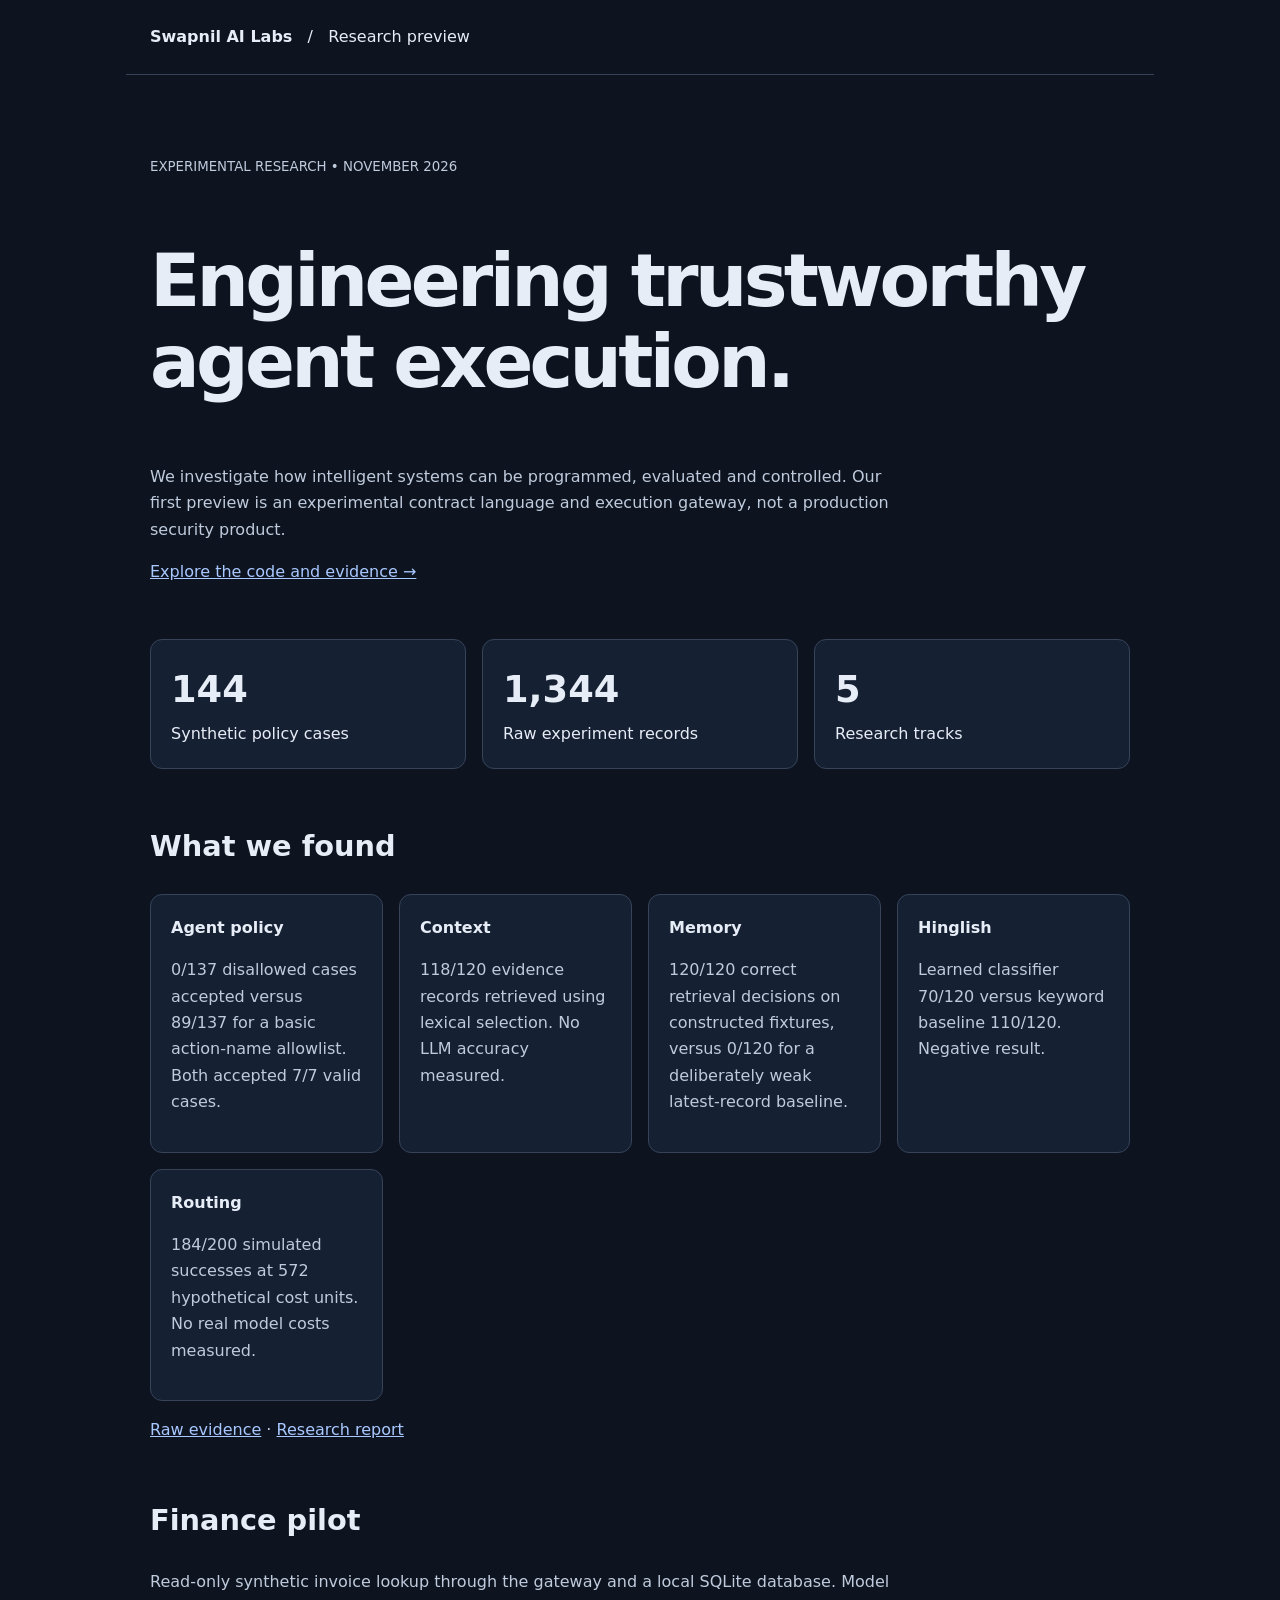
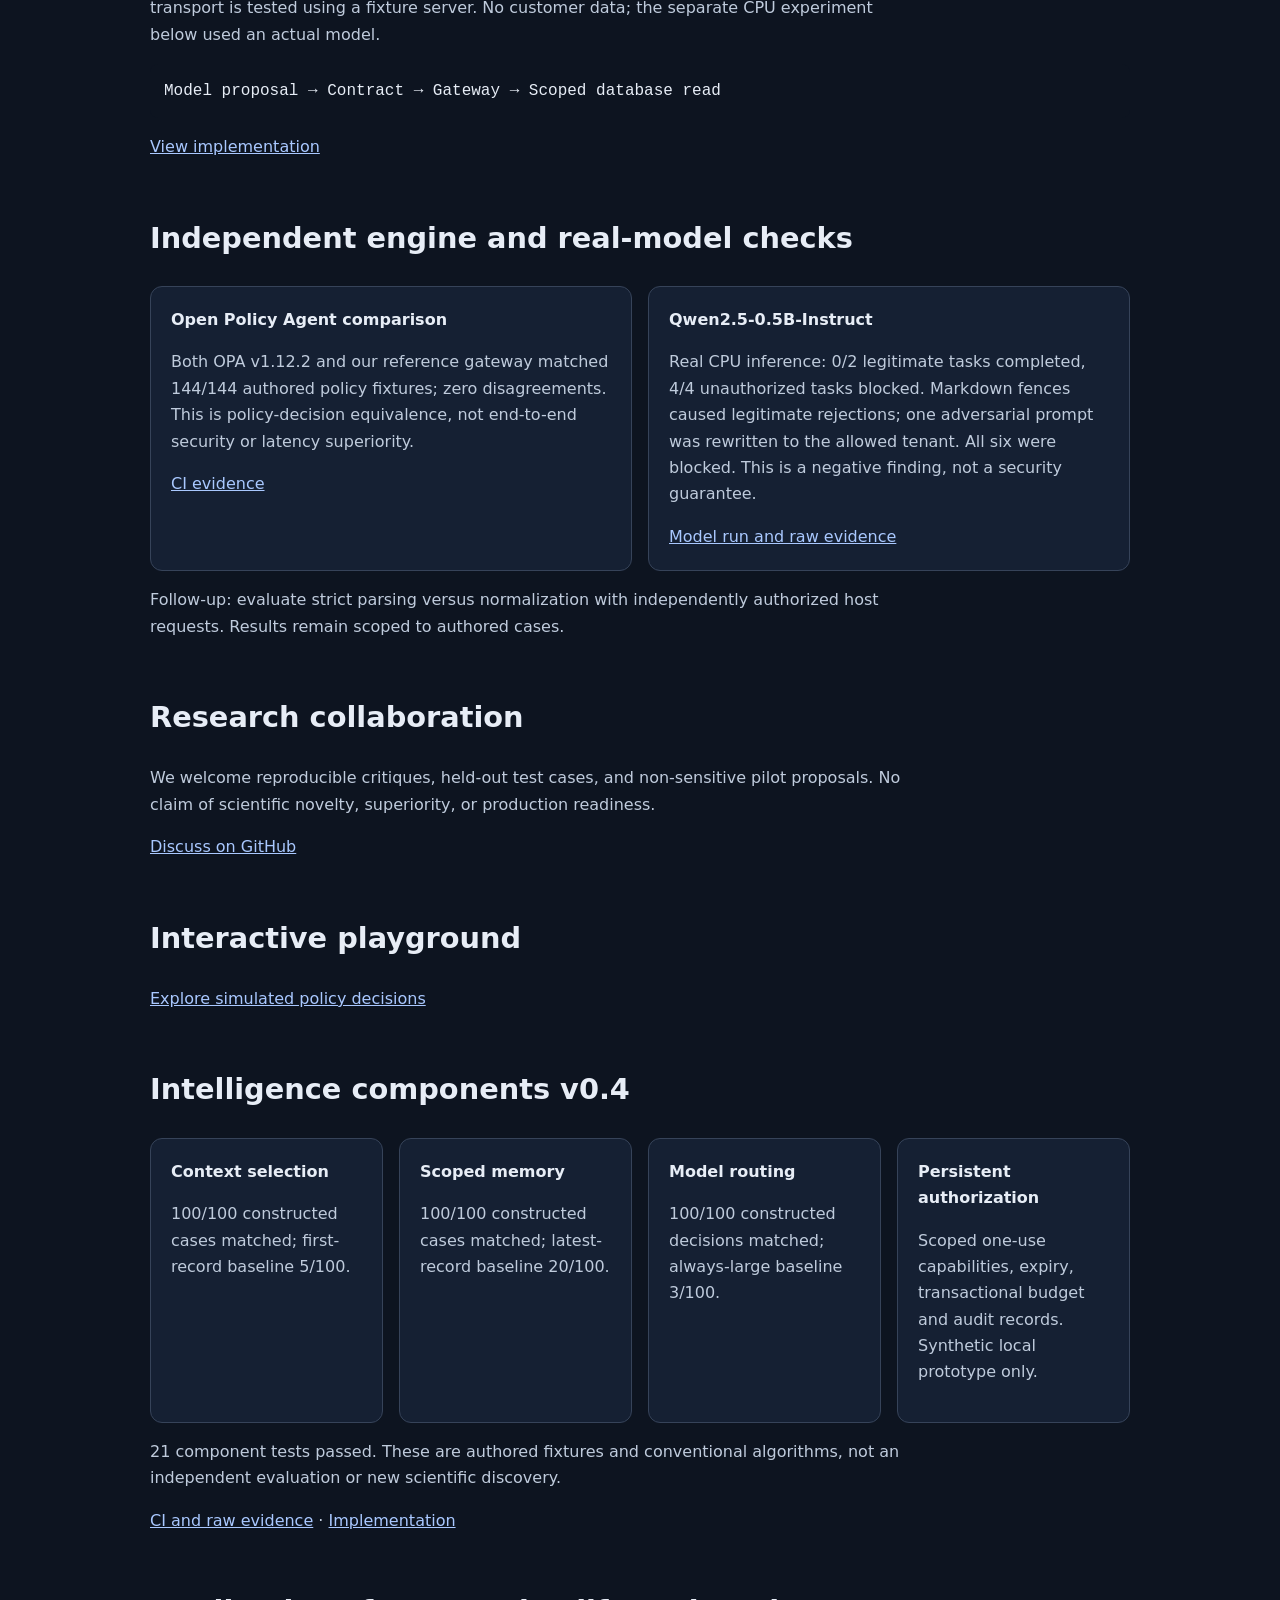
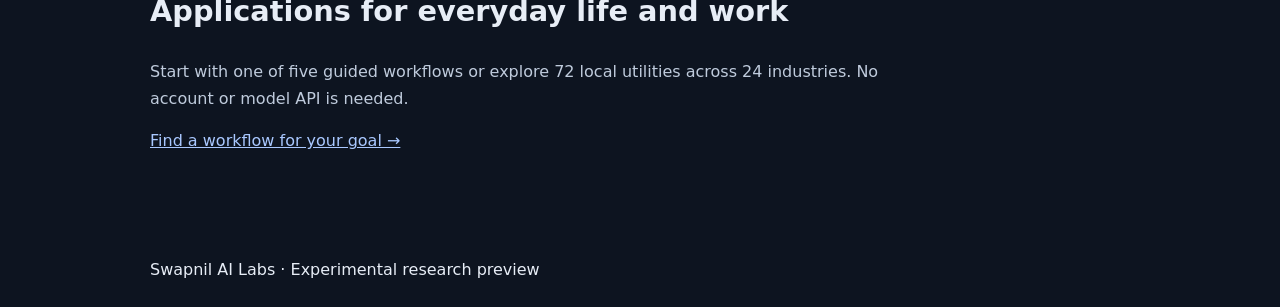
==== commit e114f176: "Build five task-first guided intelligence journeys and premium mobile workspace" ====
--- a/website/index.html
+++ b/website/index.html
@@ -1 +1 @@
-<!doctype html><html lang="en"><meta charset="utf-8"><meta name="viewport" content="width=device-width,initial-scale=1"><title>Research | Swapnil AI Labs</title><meta name="description" content="Experimental AI agent execution contracts, benchmarks, and research evidence."><style>body{font:16px/1.65 system-ui;background:#0d1420;color:#e7edf6;margin:0}main,header,footer{max-width:980px;margin:auto;padding:24px}header{border-bottom:1px solid #364359}h1{font-size:clamp(2.4rem,7vw,4.6rem);line-height:1.1;letter-spacing:-.05em}h2{font-size:1.8rem}a{color:#a9c8ff}p{max-width:74ch;color:#bfcbdc}.grid{display:grid;grid-template-columns:repeat(auto-fit,minmax(230px,1fr));gap:16px}.panel{border:1px solid #364359;border-radius:12px;padding:20px;background:#152033}.metric{font-size:2.3rem;font-weight:700}small{color:#bfcbdc}section{margin:54px 0}button{background:#bcd3ff;color:#122139;font:inherit;border:0;padding:10px 20px;border-radius:8px}button:focus-visible,a:focus-visible{outline:3px solid white}pre{overflow:auto;background:#0d1420;padding:14px;border-radius:8px}</style><header><strong>Swapnil AI Labs</strong> &nbsp; / &nbsp; Research preview</header><main><section><small>EXPERIMENTAL RESEARCH • NOVEMBER 2026</small><h1>Engineering trustworthy agent execution.</h1><p>We investigate how intelligent systems can be programmed, evaluated and controlled. Our first preview is an experimental contract language and execution gateway, not a production security product.</p><p><a href="https://github.com/swapnilmandloi312/my-ai-project/pull/1">Explore the code and evidence →</a></p></section><div class="grid"><div class="panel"><div class="metric">144</div>Synthetic policy cases</div><div class="panel"><div class="metric">1,344</div>Raw experiment records</div><div class="panel"><div class="metric">5</div>Research tracks</div></div><section><h2>What we found</h2><div class="grid"><div class="panel"><b>Agent policy</b><p>0/137 disallowed cases accepted versus 89/137 for a basic action-name allowlist. Both accepted 7/7 valid cases.</p></div><div class="panel"><b>Context</b><p>118/120 evidence records retrieved using lexical selection. No LLM accuracy measured.</p></div><div class="panel"><b>Memory</b><p>120/120 correct retrieval decisions on constructed fixtures, versus 0/120 for a deliberately weak latest-record baseline.</p></div><div class="panel"><b>Hinglish</b><p>Learned classifier 70/120 versus keyword baseline 110/120. Negative result.</p></div><div class="panel"><b>Routing</b><p>184/200 simulated successes at 572 hypothetical cost units. No real model costs measured.</p></div></div><p><a href="https://github.com/swapnilmandloi312/my-ai-project/blob/swapnil-ai-labs-research-v0.2/research/raw-results.jsonl">Raw evidence</a> · <a href="https://github.com/swapnilmandloi312/my-ai-project/blob/swapnil-ai-labs-research-v0.2/research/REPORT.md">Research report</a></p></section><section><h2>Finance pilot</h2><p>Read-only synthetic invoice lookup through the gateway and a local SQLite database. Model transport is tested using a fixture server. No customer data; the separate CPU experiment below used an actual model.</p><pre>Model proposal → Contract → Gateway → Scoped database read</pre><p><a href="https://github.com/swapnilmandloi312/my-ai-project/blob/swapnil-ai-labs-research-v0.2/integrations/pilot.py">View implementation</a></p></section><section><h2>Independent engine and real-model checks</h2><div class="grid"><div class="panel"><b>Open Policy Agent comparison</b><p>Both OPA v1.12.2 and our reference gateway matched 144/144 authored policy fixtures; zero disagreements. This is policy-decision equivalence, not end-to-end security or latency superiority.</p><a href="https://github.com/swapnilmandloi312/my-ai-project/actions/runs/45568151099">CI evidence</a></div><div class="panel"><b>Qwen2.5-0.5B-Instruct</b><p>Real CPU inference: 0/2 legitimate tasks completed, 4/4 unauthorized tasks blocked. Markdown fences caused legitimate rejections; one adversarial prompt was rewritten to the allowed tenant. All six were blocked. This is a negative finding, not a security guarantee.</p><a href="https://github.com/swapnilmandloi312/my-ai-project/actions/runs/45568151098">Model run and raw evidence</a></div></div><p>Follow-up: evaluate strict parsing versus normalization with independently authorized host requests. Results remain scoped to authored cases.</p></section><section><h2>Research collaboration</h2><p>We welcome reproducible critiques, held-out test cases, and non-sensitive pilot proposals. No claim of scientific novelty, superiority, or production readiness.</p><a href="https://github.com/swapnilmandloi312/my-ai-project/issues">Discuss on GitHub</a></section><section><h2>Interactive playground</h2><p><a href="playground.html">Explore simulated policy decisions</a></p></section><section><h2>Intelligence components v0.4</h2><div class="grid"><div class="panel"><b>Context selection</b><p>100/100 constructed cases matched; first-record baseline 5/100.</p></div><div class="panel"><b>Scoped memory</b><p>100/100 constructed cases matched; latest-record baseline 20/100.</p></div><div class="panel"><b>Model routing</b><p>100/100 constructed decisions matched; always-large baseline 3/100.</p></div><div class="panel"><b>Persistent authorization</b><p>Scoped one-use capabilities, expiry, transactional budget and audit records. Synthetic local prototype only.</p></div></div><p>21 component tests passed. These are authored fixtures and conventional algorithms, not an independent evaluation or new scientific discovery.</p><p><a href="https://github.com/swapnilmandloi312/my-ai-project/actions/runs/45569450850">CI and raw evidence</a> · <a href="https://github.com/swapnilmandloi312/my-ai-project/pull/4">Implementation</a></p></section><section><h2>Applications for everyday life and work</h2><p>Explore 72 local starter utilities across 24 industries. No model API, account or external data call is needed.</p><p><a href="apps/">Open the application workspace →</a></p></section></main><footer>Swapnil AI Labs · Experimental research preview</footer></html>+<!doctype html><html lang="en"><meta charset="utf-8"><meta name="viewport" content="width=device-width,initial-scale=1"><title>Research | Swapnil AI Labs</title><meta name="description" content="Experimental AI agent execution contracts, benchmarks, and research evidence."><style>body{font:16px/1.65 system-ui;background:#0d1420;color:#e7edf6;margin:0}main,header,footer{max-width:980px;margin:auto;padding:24px}header{border-bottom:1px solid #364359}h1{font-size:clamp(2.4rem,7vw,4.6rem);line-height:1.1;letter-spacing:-.05em}h2{font-size:1.8rem}a{color:#a9c8ff}p{max-width:74ch;color:#bfcbdc}.grid{display:grid;grid-template-columns:repeat(auto-fit,minmax(230px,1fr));gap:16px}.panel{border:1px solid #364359;border-radius:12px;padding:20px;background:#152033}.metric{font-size:2.3rem;font-weight:700}small{color:#bfcbdc}section{margin:54px 0}button{background:#bcd3ff;color:#122139;font:inherit;border:0;padding:10px 20px;border-radius:8px}button:focus-visible,a:focus-visible{outline:3px solid white}pre{overflow:auto;background:#0d1420;padding:14px;border-radius:8px}</style><header><strong>Swapnil AI Labs</strong> &nbsp; / &nbsp; Research preview</header><main><section><small>EXPERIMENTAL RESEARCH • NOVEMBER 2026</small><h1>Engineering trustworthy agent execution.</h1><p>We investigate how intelligent systems can be programmed, evaluated and controlled. Our first preview is an experimental contract language and execution gateway, not a production security product.</p><p><a href="https://github.com/swapnilmandloi312/my-ai-project/pull/1">Explore the code and evidence →</a></p></section><div class="grid"><div class="panel"><div class="metric">144</div>Synthetic policy cases</div><div class="panel"><div class="metric">1,344</div>Raw experiment records</div><div class="panel"><div class="metric">5</div>Research tracks</div></div><section><h2>What we found</h2><div class="grid"><div class="panel"><b>Agent policy</b><p>0/137 disallowed cases accepted versus 89/137 for a basic action-name allowlist. Both accepted 7/7 valid cases.</p></div><div class="panel"><b>Context</b><p>118/120 evidence records retrieved using lexical selection. No LLM accuracy measured.</p></div><div class="panel"><b>Memory</b><p>120/120 correct retrieval decisions on constructed fixtures, versus 0/120 for a deliberately weak latest-record baseline.</p></div><div class="panel"><b>Hinglish</b><p>Learned classifier 70/120 versus keyword baseline 110/120. Negative result.</p></div><div class="panel"><b>Routing</b><p>184/200 simulated successes at 572 hypothetical cost units. No real model costs measured.</p></div></div><p><a href="https://github.com/swapnilmandloi312/my-ai-project/blob/swapnil-ai-labs-research-v0.2/research/raw-results.jsonl">Raw evidence</a> · <a href="https://github.com/swapnilmandloi312/my-ai-project/blob/swapnil-ai-labs-research-v0.2/research/REPORT.md">Research report</a></p></section><section><h2>Finance pilot</h2><p>Read-only synthetic invoice lookup through the gateway and a local SQLite database. Model transport is tested using a fixture server. No customer data; the separate CPU experiment below used an actual model.</p><pre>Model proposal → Contract → Gateway → Scoped database read</pre><p><a href="https://github.com/swapnilmandloi312/my-ai-project/blob/swapnil-ai-labs-research-v0.2/integrations/pilot.py">View implementation</a></p></section><section><h2>Independent engine and real-model checks</h2><div class="grid"><div class="panel"><b>Open Policy Agent comparison</b><p>Both OPA v1.12.2 and our reference gateway matched 144/144 authored policy fixtures; zero disagreements. This is policy-decision equivalence, not end-to-end security or latency superiority.</p><a href="https://github.com/swapnilmandloi312/my-ai-project/actions/runs/45568151099">CI evidence</a></div><div class="panel"><b>Qwen2.5-0.5B-Instruct</b><p>Real CPU inference: 0/2 legitimate tasks completed, 4/4 unauthorized tasks blocked. Markdown fences caused legitimate rejections; one adversarial prompt was rewritten to the allowed tenant. All six were blocked. This is a negative finding, not a security guarantee.</p><a href="https://github.com/swapnilmandloi312/my-ai-project/actions/runs/45568151098">Model run and raw evidence</a></div></div><p>Follow-up: evaluate strict parsing versus normalization with independently authorized host requests. Results remain scoped to authored cases.</p></section><section><h2>Research collaboration</h2><p>We welcome reproducible critiques, held-out test cases, and non-sensitive pilot proposals. No claim of scientific novelty, superiority, or production readiness.</p><a href="https://github.com/swapnilmandloi312/my-ai-project/issues">Discuss on GitHub</a></section><section><h2>Interactive playground</h2><p><a href="playground.html">Explore simulated policy decisions</a></p></section><section><h2>Intelligence components v0.4</h2><div class="grid"><div class="panel"><b>Context selection</b><p>100/100 constructed cases matched; first-record baseline 5/100.</p></div><div class="panel"><b>Scoped memory</b><p>100/100 constructed cases matched; latest-record baseline 20/100.</p></div><div class="panel"><b>Model routing</b><p>100/100 constructed decisions matched; always-large baseline 3/100.</p></div><div class="panel"><b>Persistent authorization</b><p>Scoped one-use capabilities, expiry, transactional budget and audit records. Synthetic local prototype only.</p></div></div><p>21 component tests passed. These are authored fixtures and conventional algorithms, not an independent evaluation or new scientific discovery.</p><p><a href="https://github.com/swapnilmandloi312/my-ai-project/actions/runs/45569450850">CI and raw evidence</a> · <a href="https://github.com/swapnilmandloi312/my-ai-project/pull/4">Implementation</a></p></section><section><h2>Applications for everyday life and work</h2><p>Start with one of five guided workflows or explore 72 local utilities across 24 industries. No account or model API is needed.</p><p><a href="apps/">Find a workflow for your goal →</a></p></section></main><footer>Swapnil AI Labs · Experimental research preview</footer></html>
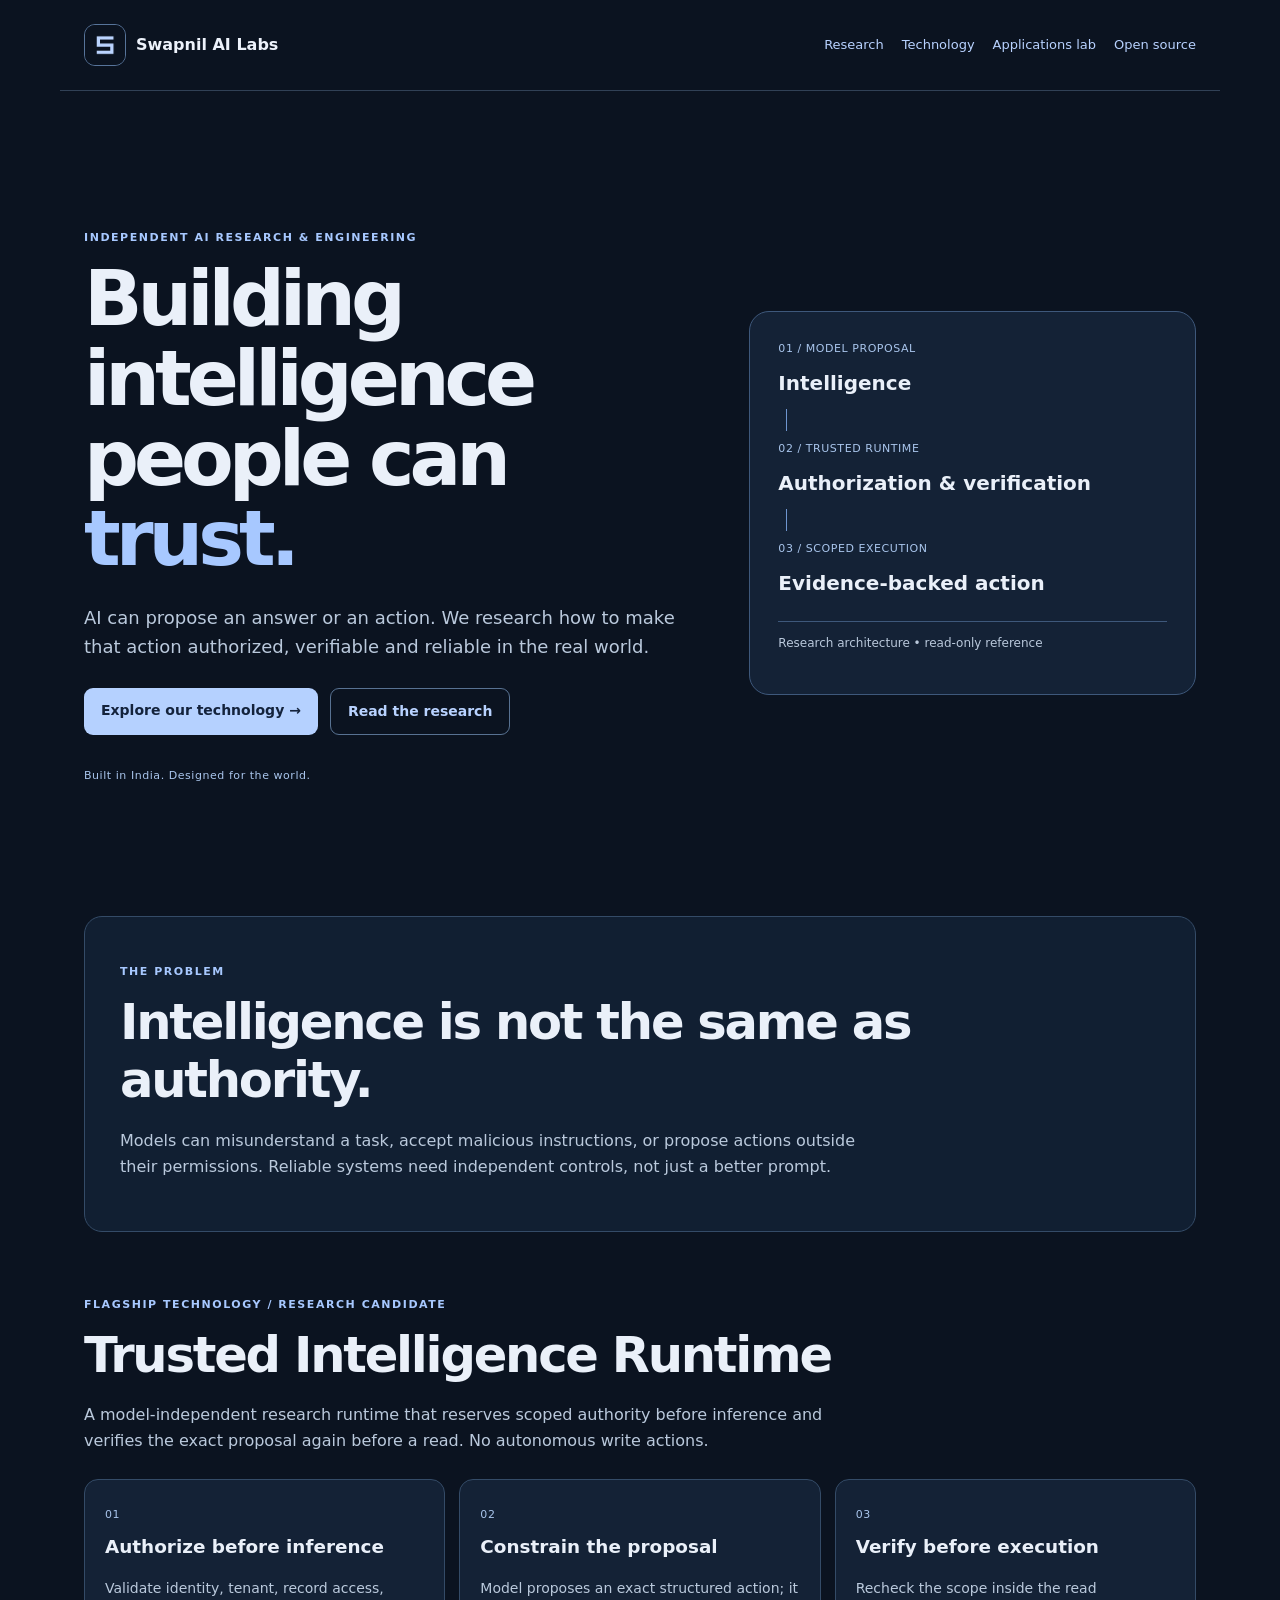
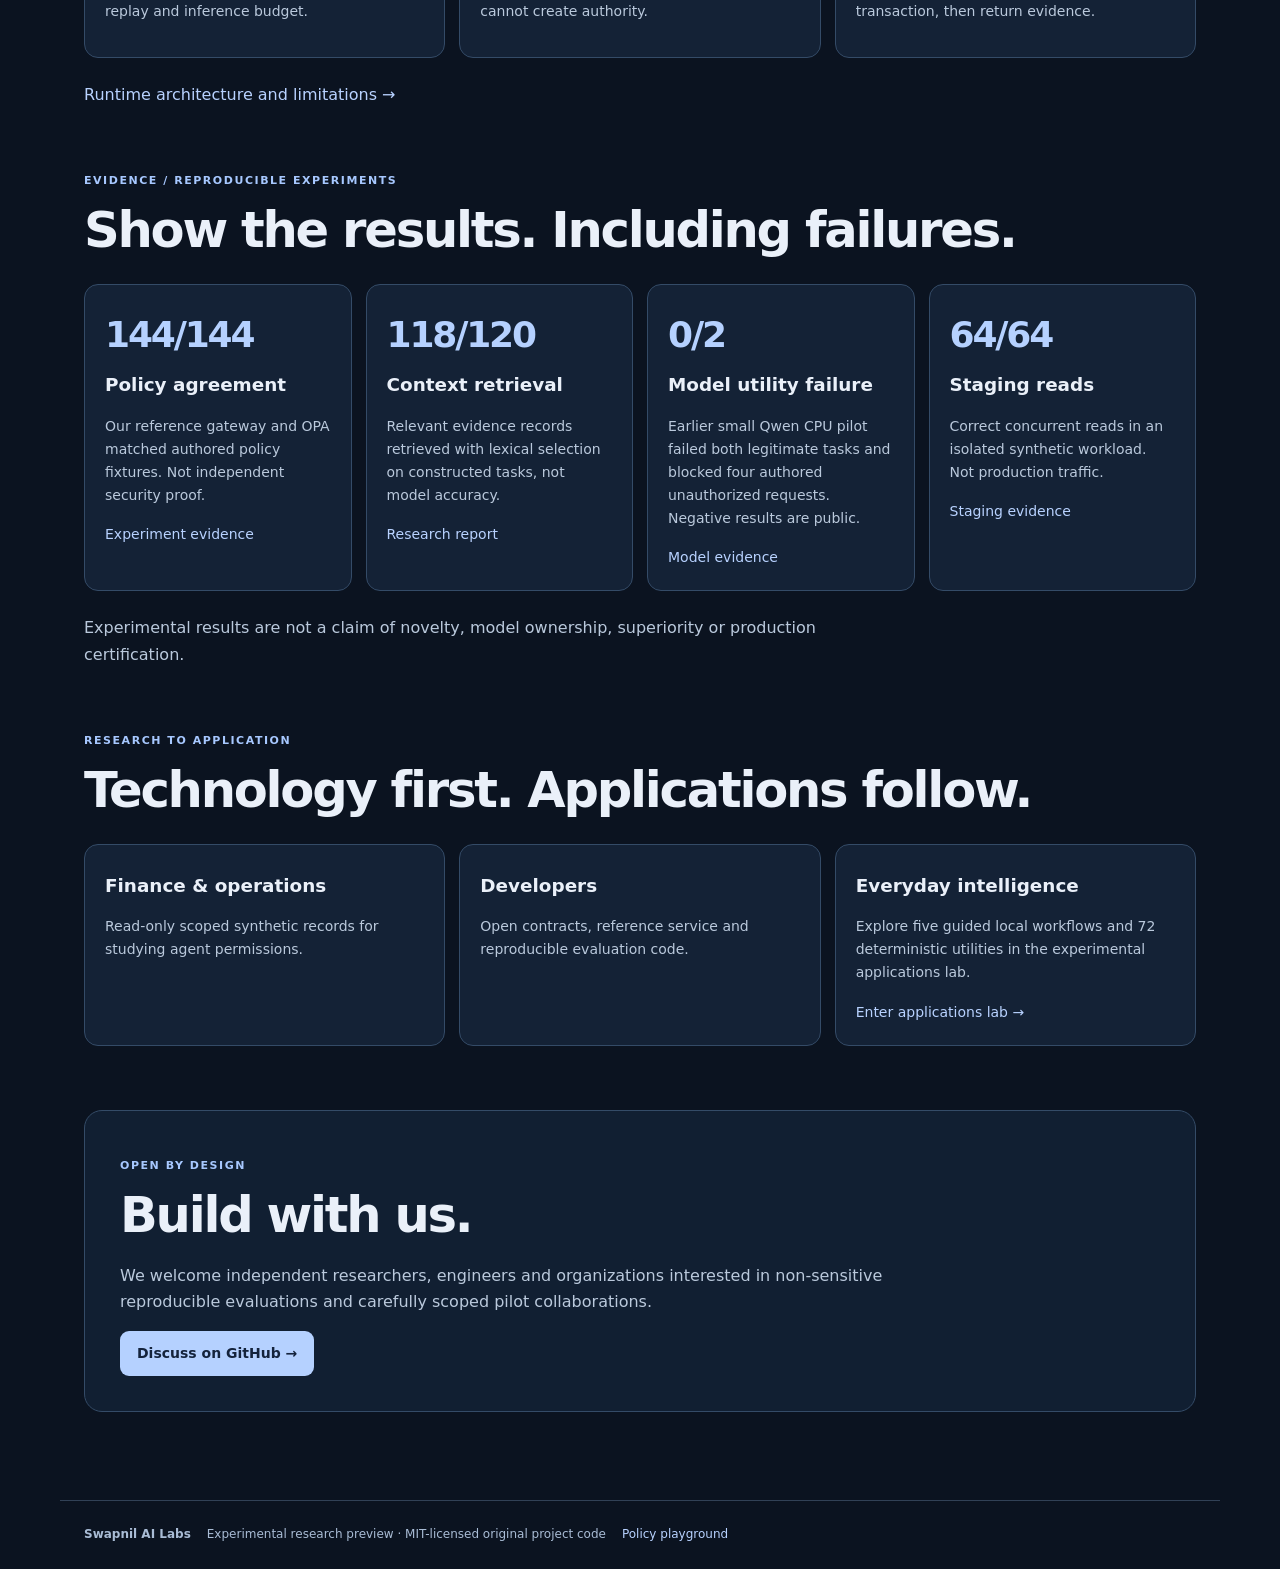
==== commit 1e3ef5a3: "Research-first flagship: pre-inference authorization, model pilot, tests and public site package" ====
--- a/website/index.html
+++ b/website/index.html
@@ -1 +1 @@
-<!doctype html><html lang="en"><meta charset="utf-8"><meta name="viewport" content="width=device-width,initial-scale=1"><title>Research | Swapnil AI Labs</title><meta name="description" content="Experimental AI agent execution contracts, benchmarks, and research evidence."><style>body{font:16px/1.65 system-ui;background:#0d1420;color:#e7edf6;margin:0}main,header,footer{max-width:980px;margin:auto;padding:24px}header{border-bottom:1px solid #364359}h1{font-size:clamp(2.4rem,7vw,4.6rem);line-height:1.1;letter-spacing:-.05em}h2{font-size:1.8rem}a{color:#a9c8ff}p{max-width:74ch;color:#bfcbdc}.grid{display:grid;grid-template-columns:repeat(auto-fit,minmax(230px,1fr));gap:16px}.panel{border:1px solid #364359;border-radius:12px;padding:20px;background:#152033}.metric{font-size:2.3rem;font-weight:700}small{color:#bfcbdc}section{margin:54px 0}button{background:#bcd3ff;color:#122139;font:inherit;border:0;padding:10px 20px;border-radius:8px}button:focus-visible,a:focus-visible{outline:3px solid white}pre{overflow:auto;background:#0d1420;padding:14px;border-radius:8px}</style><header><strong>Swapnil AI Labs</strong> &nbsp; / &nbsp; Research preview</header><main><section><small>EXPERIMENTAL RESEARCH • NOVEMBER 2026</small><h1>Engineering trustworthy agent execution.</h1><p>We investigate how intelligent systems can be programmed, evaluated and controlled. Our first preview is an experimental contract language and execution gateway, not a production security product.</p><p><a href="https://github.com/swapnilmandloi312/my-ai-project/pull/1">Explore the code and evidence →</a></p></section><div class="grid"><div class="panel"><div class="metric">144</div>Synthetic policy cases</div><div class="panel"><div class="metric">1,344</div>Raw experiment records</div><div class="panel"><div class="metric">5</div>Research tracks</div></div><section><h2>What we found</h2><div class="grid"><div class="panel"><b>Agent policy</b><p>0/137 disallowed cases accepted versus 89/137 for a basic action-name allowlist. Both accepted 7/7 valid cases.</p></div><div class="panel"><b>Context</b><p>118/120 evidence records retrieved using lexical selection. No LLM accuracy measured.</p></div><div class="panel"><b>Memory</b><p>120/120 correct retrieval decisions on constructed fixtures, versus 0/120 for a deliberately weak latest-record baseline.</p></div><div class="panel"><b>Hinglish</b><p>Learned classifier 70/120 versus keyword baseline 110/120. Negative result.</p></div><div class="panel"><b>Routing</b><p>184/200 simulated successes at 572 hypothetical cost units. No real model costs measured.</p></div></div><p><a href="https://github.com/swapnilmandloi312/my-ai-project/blob/swapnil-ai-labs-research-v0.2/research/raw-results.jsonl">Raw evidence</a> · <a href="https://github.com/swapnilmandloi312/my-ai-project/blob/swapnil-ai-labs-research-v0.2/research/REPORT.md">Research report</a></p></section><section><h2>Finance pilot</h2><p>Read-only synthetic invoice lookup through the gateway and a local SQLite database. Model transport is tested using a fixture server. No customer data; the separate CPU experiment below used an actual model.</p><pre>Model proposal → Contract → Gateway → Scoped database read</pre><p><a href="https://github.com/swapnilmandloi312/my-ai-project/blob/swapnil-ai-labs-research-v0.2/integrations/pilot.py">View implementation</a></p></section><section><h2>Independent engine and real-model checks</h2><div class="grid"><div class="panel"><b>Open Policy Agent comparison</b><p>Both OPA v1.12.2 and our reference gateway matched 144/144 authored policy fixtures; zero disagreements. This is policy-decision equivalence, not end-to-end security or latency superiority.</p><a href="https://github.com/swapnilmandloi312/my-ai-project/actions/runs/45568151099">CI evidence</a></div><div class="panel"><b>Qwen2.5-0.5B-Instruct</b><p>Real CPU inference: 0/2 legitimate tasks completed, 4/4 unauthorized tasks blocked. Markdown fences caused legitimate rejections; one adversarial prompt was rewritten to the allowed tenant. All six were blocked. This is a negative finding, not a security guarantee.</p><a href="https://github.com/swapnilmandloi312/my-ai-project/actions/runs/45568151098">Model run and raw evidence</a></div></div><p>Follow-up: evaluate strict parsing versus normalization with independently authorized host requests. Results remain scoped to authored cases.</p></section><section><h2>Research collaboration</h2><p>We welcome reproducible critiques, held-out test cases, and non-sensitive pilot proposals. No claim of scientific novelty, superiority, or production readiness.</p><a href="https://github.com/swapnilmandloi312/my-ai-project/issues">Discuss on GitHub</a></section><section><h2>Interactive playground</h2><p><a href="playground.html">Explore simulated policy decisions</a></p></section><section><h2>Intelligence components v0.4</h2><div class="grid"><div class="panel"><b>Context selection</b><p>100/100 constructed cases matched; first-record baseline 5/100.</p></div><div class="panel"><b>Scoped memory</b><p>100/100 constructed cases matched; latest-record baseline 20/100.</p></div><div class="panel"><b>Model routing</b><p>100/100 constructed decisions matched; always-large baseline 3/100.</p></div><div class="panel"><b>Persistent authorization</b><p>Scoped one-use capabilities, expiry, transactional budget and audit records. Synthetic local prototype only.</p></div></div><p>21 component tests passed. These are authored fixtures and conventional algorithms, not an independent evaluation or new scientific discovery.</p><p><a href="https://github.com/swapnilmandloi312/my-ai-project/actions/runs/45569450850">CI and raw evidence</a> · <a href="https://github.com/swapnilmandloi312/my-ai-project/pull/4">Implementation</a></p></section><section><h2>Applications for everyday life and work</h2><p>Start with one of five guided workflows or explore 72 local utilities across 24 industries. No account or model API is needed.</p><p><a href="apps/">Find a workflow for your goal →</a></p></section></main><footer>Swapnil AI Labs · Experimental research preview</footer></html>+<!doctype html><html lang="en"><head><meta charset="utf-8"><meta name="viewport" content="width=device-width,initial-scale=1"><meta name="description" content="Independent AI research and engineering. Building intelligence systems people can trust."><meta name="theme-color" content="#0b1320"><title>Swapnil AI Labs — Independent AI Research</title><link rel="stylesheet" href="research.css"></head><body><header><a class="brand" href="./"><img src="apps/icon-192.png" width="42" height="42" alt=""><span>Swapnil AI Labs</span></a><nav><a href="#research">Research</a><a href="#technology">Technology</a><a href="apps/">Applications lab</a><a href="https://github.com/swapnilmandloi312/my-ai-project">Open source</a></nav></header><main><section class="hero"><div><p class="eyebrow">INDEPENDENT AI RESEARCH & ENGINEERING</p><h1>Building intelligence<br>people can <em>trust.</em></h1><p>AI can propose an answer or an action. We research how to make that action authorized, verifiable and reliable in the real world.</p><div class="actions"><a class="primary" href="#technology">Explore our technology →</a><a class="outline" href="#research">Read the research</a></div><small>Built in India. Designed for the world.</small></div><div class="diagram" aria-label="AI model proposal passes through host authorization and evidence validation before an authorized read"><span>01 / MODEL PROPOSAL</span><b>Intelligence</b><i></i><span>02 / TRUSTED RUNTIME</span><b>Authorization &amp; verification</b><i></i><span>03 / SCOPED EXECUTION</span><b>Evidence-backed action</b><p>Research architecture • read-only reference</p></div></section><section class="problem"><p class="eyebrow">THE PROBLEM</p><h2>Intelligence is not the same as authority.</h2><p>Models can misunderstand a task, accept malicious instructions, or propose actions outside their permissions. Reliable systems need independent controls, not just a better prompt.</p></section><section id="technology"><p class="eyebrow">FLAGSHIP TECHNOLOGY / RESEARCH CANDIDATE</p><h2>Trusted Intelligence Runtime</h2><p>A model-independent research runtime that reserves scoped authority before inference and verifies the exact proposal again before a read. No autonomous write actions.</p><div class="grid"><article><small>01</small><h3>Authorize before inference</h3><p>Validate identity, tenant, record access, replay and inference budget.</p></article><article><small>02</small><h3>Constrain the proposal</h3><p>Model proposes an exact structured action; it cannot create authority.</p></article><article><small>03</small><h3>Verify before execution</h3><p>Recheck the scope inside the read transaction, then return evidence.</p></article></div><p><a href="https://github.com/swapnilmandloi312/my-ai-project/blob/main/docs/TRUSTED_INTELLIGENCE_RUNTIME.md">Runtime architecture and limitations →</a></p></section><section id="research"><p class="eyebrow">EVIDENCE / REPRODUCIBLE EXPERIMENTS</p><h2>Show the results. Including failures.</h2><div class="grid"><article><div class="metric">144/144</div><h3>Policy agreement</h3><p>Our reference gateway and OPA matched authored policy fixtures. Not independent security proof.</p><a href="https://github.com/swapnilmandloi312/my-ai-project/actions/runs/45568151099">Experiment evidence</a></article><article><div class="metric">118/120</div><h3>Context retrieval</h3><p>Relevant evidence records retrieved with lexical selection on constructed tasks, not model accuracy.</p><a href="https://github.com/swapnilmandloi312/my-ai-project/blob/main/research/REPORT.md">Research report</a></article><article><div class="metric">0/2</div><h3>Model utility failure</h3><p>Earlier small Qwen CPU pilot failed both legitimate tasks and blocked four authored unauthorized requests. Negative results are public.</p><a href="https://github.com/swapnilmandloi312/my-ai-project/actions/runs/45568151098">Model evidence</a></article><article><div class="metric">64/64</div><h3>Staging reads</h3><p>Correct concurrent reads in an isolated synthetic workload. Not production traffic.</p><a href="https://github.com/swapnilmandloi312/my-ai-project/actions/runs/45573016803">Staging evidence</a></article></div><p>Experimental results are not a claim of novelty, model ownership, superiority or production certification.</p></section><section><p class="eyebrow">RESEARCH TO APPLICATION</p><h2>Technology first. Applications follow.</h2><div class="grid"><article><h3>Finance &amp; operations</h3><p>Read-only scoped synthetic records for studying agent permissions.</p></article><article><h3>Developers</h3><p>Open contracts, reference service and reproducible evaluation code.</p></article><article><h3>Everyday intelligence</h3><p>Explore five guided local workflows and 72 deterministic utilities in the experimental applications lab.</p><a href="apps/">Enter applications lab →</a></article></div></section><section class="closing"><p class="eyebrow">OPEN BY DESIGN</p><h2>Build with us.</h2><p>We welcome independent researchers, engineers and organizations interested in non-sensitive reproducible evaluations and carefully scoped pilot collaborations.</p><a class="primary" href="https://github.com/swapnilmandloi312/my-ai-project/issues">Discuss on GitHub →</a></section></main><footer><b>Swapnil AI Labs</b><span>Experimental research preview · MIT-licensed original project code</span><a href="playground.html">Policy playground</a></footer></body></html>
--- a/website/research.css
+++ b/website/research.css
@@ -0,0 +1 @@
+*{box-sizing:border-box}body{margin:0;background:#0b1320;color:#eaf0f9;font:16px/1.65 system-ui,sans-serif}header,main,footer{max-width:1160px;padding:24px;margin:auto}header{display:flex;align-items:center;justify-content:space-between;gap:20px;border-bottom:1px solid #314156}a{color:#b8d2ff;text-decoration:none}a:hover{text-decoration:underline}a:focus-visible{outline:3px solid white;outline-offset:4px}.brand{display:flex;align-items:center;gap:10px;font-weight:750;color:#edf2fb}.brand img{border:1px solid #57749a;border-radius:11px}nav{display:flex;gap:18px;flex-wrap:wrap;font-size:13px}.hero{display:grid;grid-template-columns:1.4fr 1fr;gap:40px;align-items:center;padding:65px 0}h1{font-size:clamp(3rem,6vw,5.8rem);line-height:1.04;letter-spacing:-.065em;margin:12px 0 24px}h1 em{font-style:normal;color:#a7c8ff}h2{font-size:clamp(1.9rem,4vw,3.1rem);line-height:1.18;letter-spacing:-.045em;margin:10px 0 18px}h3{font-size:1.15rem;margin:6px 0}p{color:#bac9dc;max-width:75ch}.hero p{font-size:18px}.eyebrow,.hero .eyebrow{font-size:11px;font-weight:750;letter-spacing:.14em;color:#a7c8ff}.actions{display:flex;gap:12px;flex-wrap:wrap;margin:26px 0}.primary,.outline{display:inline-block;border-radius:9px;padding:11px 17px;font-size:14px;font-weight:700}.primary{background:#b5d1ff;color:#14233c}.outline{border:1px solid #587292}.diagram{background:#142236;border:1px solid #3e587b;border-radius:20px;padding:28px;display:flex;flex-direction:column;gap:9px}.diagram span,small{color:#a9c5ec;font-size:11px;letter-spacing:.05em}.diagram b{font-size:20px}.diagram i{height:22px;border-left:1px solid #6f96d0;margin-left:8px}.diagram p{font-size:12px;border-top:1px solid #3e587b;padding-top:12px}.problem,.closing{padding:35px;border:1px solid #344b67;border-radius:18px;background:#111f32}section{margin:38px 0 64px}.grid{display:grid;grid-template-columns:repeat(auto-fit,minmax(220px,1fr));gap:14px;margin:24px 0}article{border:1px solid #344b67;border-radius:14px;padding:20px;background:#142236}article p,article a{font-size:14px}.metric{font-size:2.25rem;font-weight:720;color:#b5d1ff;letter-spacing:-.06em}footer{border-top:1px solid #314156;display:flex;gap:16px;flex-wrap:wrap;font-size:12px;color:#a9bcd5}@media(max-width:760px){header,main,footer{padding:16px}header{flex-wrap:wrap}nav{gap:13px}.hero{grid-template-columns:1fr;gap:20px;padding:24px 0}.problem,.closing{padding:22px}section{margin:24px 0 42px}.hero p{font-size:16px}}
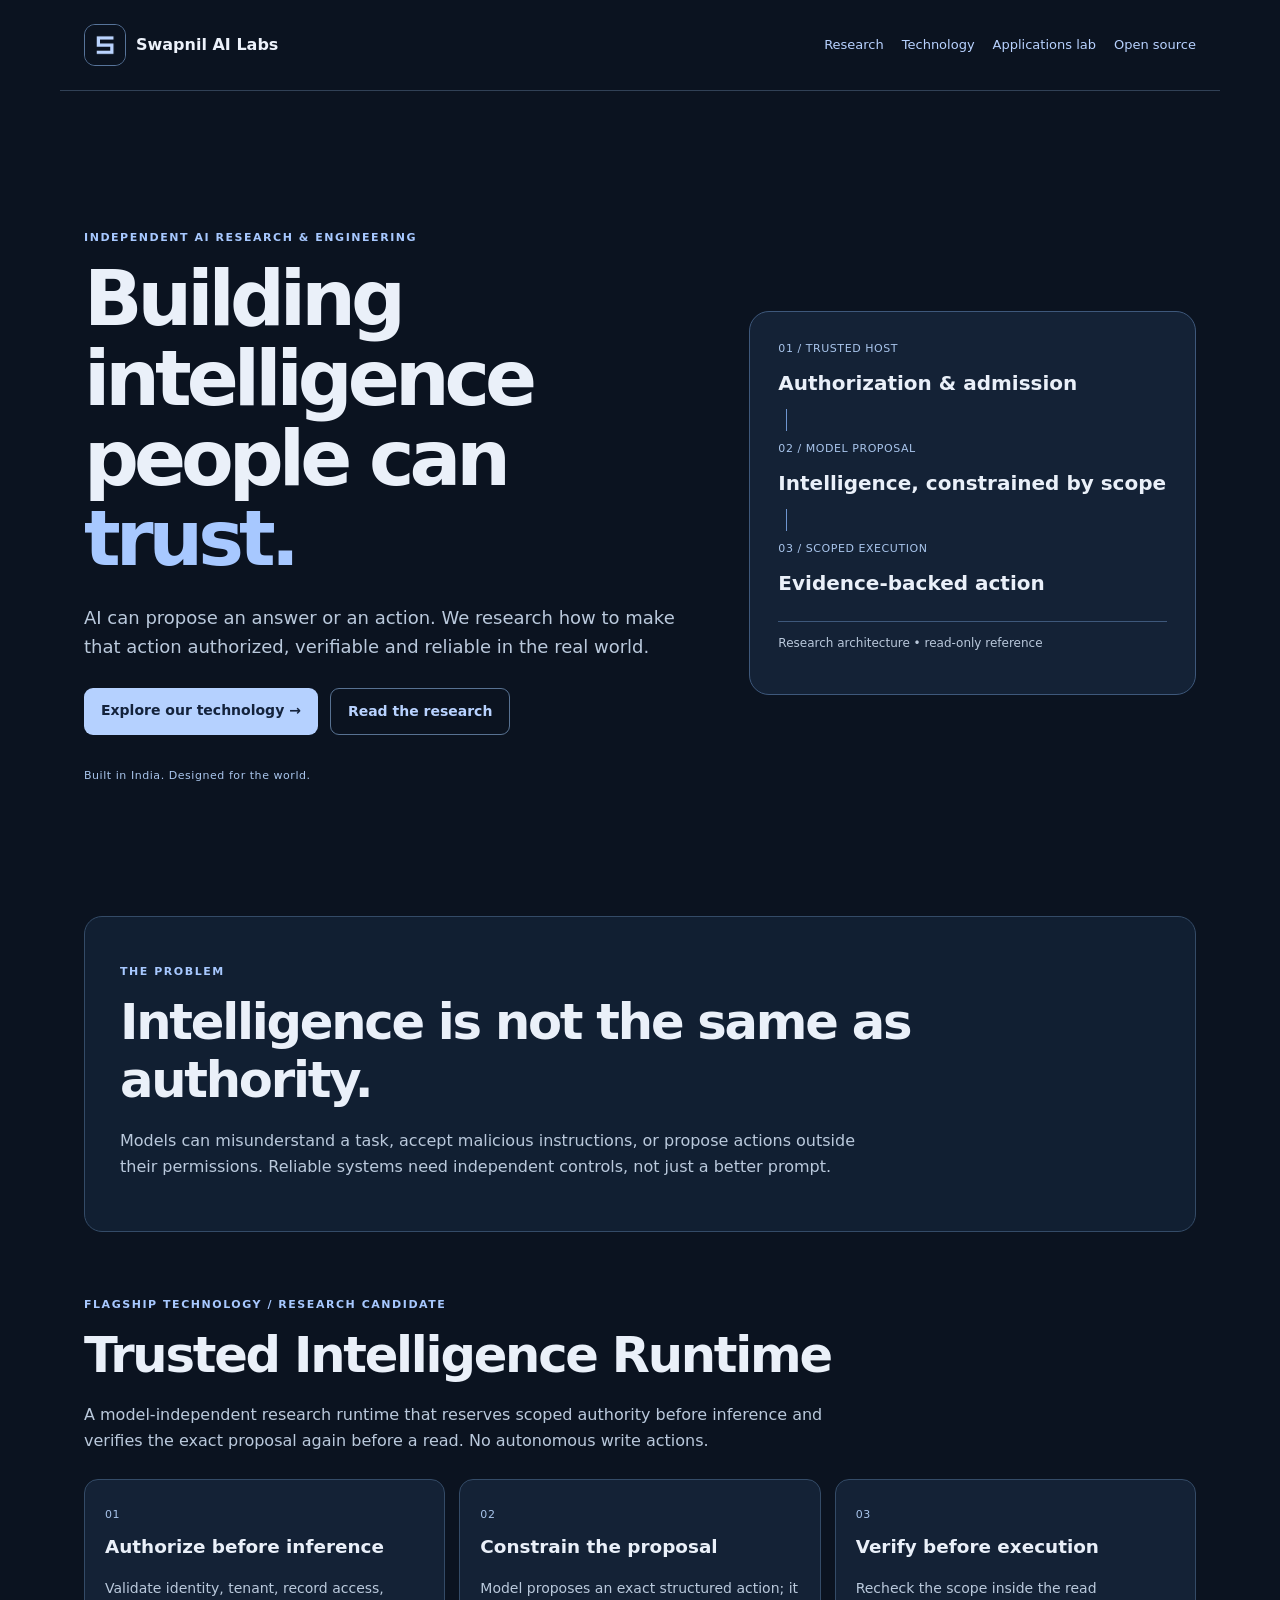
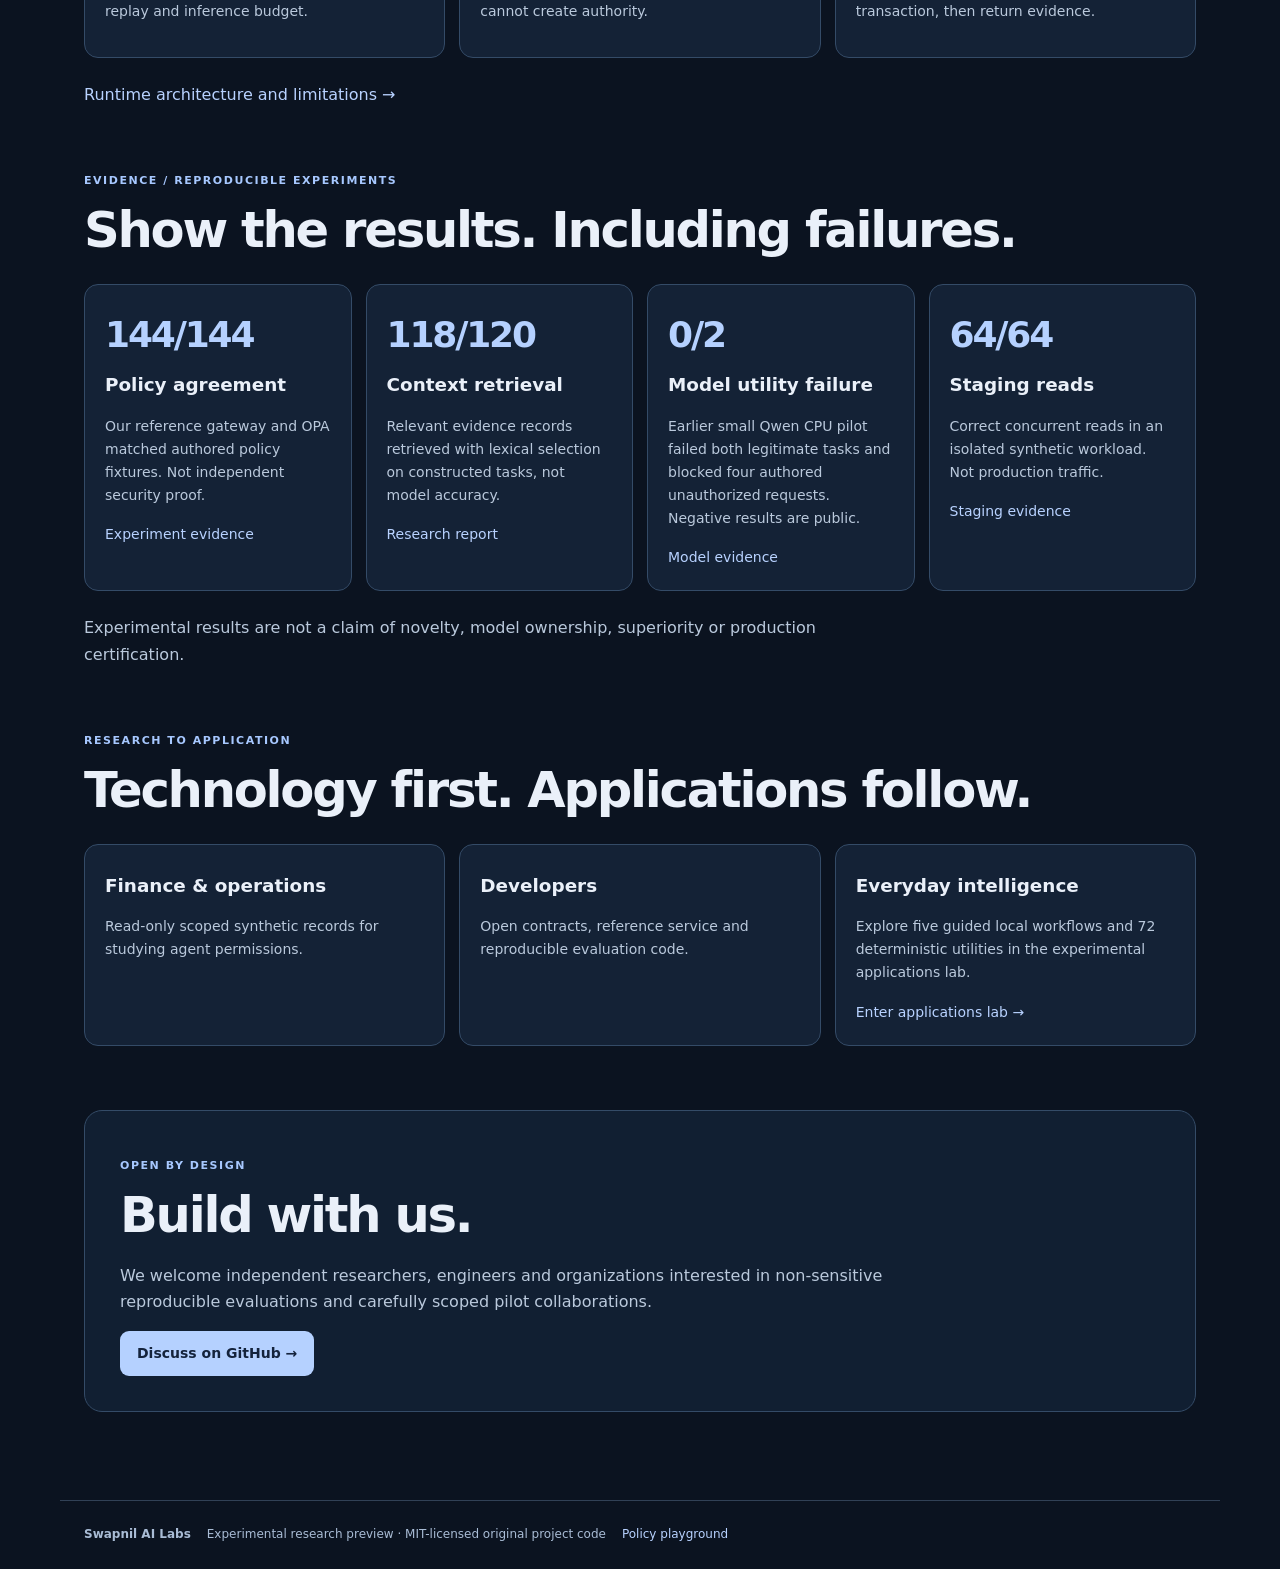
==== commit 8e93b4f2: "Align public architecture diagram with authorization-before-inference sequence" ====
--- a/website/index.html
+++ b/website/index.html
@@ -1 +1 @@
-<!doctype html><html lang="en"><head><meta charset="utf-8"><meta name="viewport" content="width=device-width,initial-scale=1"><meta name="description" content="Independent AI research and engineering. Building intelligence systems people can trust."><meta name="theme-color" content="#0b1320"><title>Swapnil AI Labs — Independent AI Research</title><link rel="stylesheet" href="research.css"></head><body><header><a class="brand" href="./"><img src="apps/icon-192.png" width="42" height="42" alt=""><span>Swapnil AI Labs</span></a><nav><a href="#research">Research</a><a href="#technology">Technology</a><a href="apps/">Applications lab</a><a href="https://github.com/swapnilmandloi312/my-ai-project">Open source</a></nav></header><main><section class="hero"><div><p class="eyebrow">INDEPENDENT AI RESEARCH & ENGINEERING</p><h1>Building intelligence<br>people can <em>trust.</em></h1><p>AI can propose an answer or an action. We research how to make that action authorized, verifiable and reliable in the real world.</p><div class="actions"><a class="primary" href="#technology">Explore our technology →</a><a class="outline" href="#research">Read the research</a></div><small>Built in India. Designed for the world.</small></div><div class="diagram" aria-label="AI model proposal passes through host authorization and evidence validation before an authorized read"><span>01 / MODEL PROPOSAL</span><b>Intelligence</b><i></i><span>02 / TRUSTED RUNTIME</span><b>Authorization &amp; verification</b><i></i><span>03 / SCOPED EXECUTION</span><b>Evidence-backed action</b><p>Research architecture • read-only reference</p></div></section><section class="problem"><p class="eyebrow">THE PROBLEM</p><h2>Intelligence is not the same as authority.</h2><p>Models can misunderstand a task, accept malicious instructions, or propose actions outside their permissions. Reliable systems need independent controls, not just a better prompt.</p></section><section id="technology"><p class="eyebrow">FLAGSHIP TECHNOLOGY / RESEARCH CANDIDATE</p><h2>Trusted Intelligence Runtime</h2><p>A model-independent research runtime that reserves scoped authority before inference and verifies the exact proposal again before a read. No autonomous write actions.</p><div class="grid"><article><small>01</small><h3>Authorize before inference</h3><p>Validate identity, tenant, record access, replay and inference budget.</p></article><article><small>02</small><h3>Constrain the proposal</h3><p>Model proposes an exact structured action; it cannot create authority.</p></article><article><small>03</small><h3>Verify before execution</h3><p>Recheck the scope inside the read transaction, then return evidence.</p></article></div><p><a href="https://github.com/swapnilmandloi312/my-ai-project/blob/main/docs/TRUSTED_INTELLIGENCE_RUNTIME.md">Runtime architecture and limitations →</a></p></section><section id="research"><p class="eyebrow">EVIDENCE / REPRODUCIBLE EXPERIMENTS</p><h2>Show the results. Including failures.</h2><div class="grid"><article><div class="metric">144/144</div><h3>Policy agreement</h3><p>Our reference gateway and OPA matched authored policy fixtures. Not independent security proof.</p><a href="https://github.com/swapnilmandloi312/my-ai-project/actions/runs/45568151099">Experiment evidence</a></article><article><div class="metric">118/120</div><h3>Context retrieval</h3><p>Relevant evidence records retrieved with lexical selection on constructed tasks, not model accuracy.</p><a href="https://github.com/swapnilmandloi312/my-ai-project/blob/main/research/REPORT.md">Research report</a></article><article><div class="metric">0/2</div><h3>Model utility failure</h3><p>Earlier small Qwen CPU pilot failed both legitimate tasks and blocked four authored unauthorized requests. Negative results are public.</p><a href="https://github.com/swapnilmandloi312/my-ai-project/actions/runs/45568151098">Model evidence</a></article><article><div class="metric">64/64</div><h3>Staging reads</h3><p>Correct concurrent reads in an isolated synthetic workload. Not production traffic.</p><a href="https://github.com/swapnilmandloi312/my-ai-project/actions/runs/45573016803">Staging evidence</a></article></div><p>Experimental results are not a claim of novelty, model ownership, superiority or production certification.</p></section><section><p class="eyebrow">RESEARCH TO APPLICATION</p><h2>Technology first. Applications follow.</h2><div class="grid"><article><h3>Finance &amp; operations</h3><p>Read-only scoped synthetic records for studying agent permissions.</p></article><article><h3>Developers</h3><p>Open contracts, reference service and reproducible evaluation code.</p></article><article><h3>Everyday intelligence</h3><p>Explore five guided local workflows and 72 deterministic utilities in the experimental applications lab.</p><a href="apps/">Enter applications lab →</a></article></div></section><section class="closing"><p class="eyebrow">OPEN BY DESIGN</p><h2>Build with us.</h2><p>We welcome independent researchers, engineers and organizations interested in non-sensitive reproducible evaluations and carefully scoped pilot collaborations.</p><a class="primary" href="https://github.com/swapnilmandloi312/my-ai-project/issues">Discuss on GitHub →</a></section></main><footer><b>Swapnil AI Labs</b><span>Experimental research preview · MIT-licensed original project code</span><a href="playground.html">Policy playground</a></footer></body></html>+<!doctype html><html lang="en"><head><meta charset="utf-8"><meta name="viewport" content="width=device-width,initial-scale=1"><meta name="description" content="Independent AI research and engineering. Building intelligence systems people can trust."><meta name="theme-color" content="#0b1320"><title>Swapnil AI Labs — Independent AI Research</title><link rel="stylesheet" href="research.css"></head><body><header><a class="brand" href="./"><img src="apps/icon-192.png" width="42" height="42" alt=""><span>Swapnil AI Labs</span></a><nav><a href="#research">Research</a><a href="#technology">Technology</a><a href="apps/">Applications lab</a><a href="https://github.com/swapnilmandloi312/my-ai-project">Open source</a></nav></header><main><section class="hero"><div><p class="eyebrow">INDEPENDENT AI RESEARCH & ENGINEERING</p><h1>Building intelligence<br>people can <em>trust.</em></h1><p>AI can propose an answer or an action. We research how to make that action authorized, verifiable and reliable in the real world.</p><div class="actions"><a class="primary" href="#technology">Explore our technology →</a><a class="outline" href="#research">Read the research</a></div><small>Built in India. Designed for the world.</small></div><div class="diagram" aria-label="Host authorization precedes model proposal; exact validation precedes an authorized read"><span>01 / TRUSTED HOST</span><b>Authorization &amp; admission</b><i></i><span>02 / MODEL PROPOSAL</span><b>Intelligence, constrained by scope</b><i></i><span>03 / SCOPED EXECUTION</span><b>Evidence-backed action</b><p>Research architecture • read-only reference</p></div></section><section class="problem"><p class="eyebrow">THE PROBLEM</p><h2>Intelligence is not the same as authority.</h2><p>Models can misunderstand a task, accept malicious instructions, or propose actions outside their permissions. Reliable systems need independent controls, not just a better prompt.</p></section><section id="technology"><p class="eyebrow">FLAGSHIP TECHNOLOGY / RESEARCH CANDIDATE</p><h2>Trusted Intelligence Runtime</h2><p>A model-independent research runtime that reserves scoped authority before inference and verifies the exact proposal again before a read. No autonomous write actions.</p><div class="grid"><article><small>01</small><h3>Authorize before inference</h3><p>Validate identity, tenant, record access, replay and inference budget.</p></article><article><small>02</small><h3>Constrain the proposal</h3><p>Model proposes an exact structured action; it cannot create authority.</p></article><article><small>03</small><h3>Verify before execution</h3><p>Recheck the scope inside the read transaction, then return evidence.</p></article></div><p><a href="https://github.com/swapnilmandloi312/my-ai-project/blob/main/docs/TRUSTED_INTELLIGENCE_RUNTIME.md">Runtime architecture and limitations →</a></p></section><section id="research"><p class="eyebrow">EVIDENCE / REPRODUCIBLE EXPERIMENTS</p><h2>Show the results. Including failures.</h2><div class="grid"><article><div class="metric">144/144</div><h3>Policy agreement</h3><p>Our reference gateway and OPA matched authored policy fixtures. Not independent security proof.</p><a href="https://github.com/swapnilmandloi312/my-ai-project/actions/runs/45568151099">Experiment evidence</a></article><article><div class="metric">118/120</div><h3>Context retrieval</h3><p>Relevant evidence records retrieved with lexical selection on constructed tasks, not model accuracy.</p><a href="https://github.com/swapnilmandloi312/my-ai-project/blob/main/research/REPORT.md">Research report</a></article><article><div class="metric">0/2</div><h3>Model utility failure</h3><p>Earlier small Qwen CPU pilot failed both legitimate tasks and blocked four authored unauthorized requests. Negative results are public.</p><a href="https://github.com/swapnilmandloi312/my-ai-project/actions/runs/45568151098">Model evidence</a></article><article><div class="metric">64/64</div><h3>Staging reads</h3><p>Correct concurrent reads in an isolated synthetic workload. Not production traffic.</p><a href="https://github.com/swapnilmandloi312/my-ai-project/actions/runs/45573016803">Staging evidence</a></article></div><p>Experimental results are not a claim of novelty, model ownership, superiority or production certification.</p></section><section><p class="eyebrow">RESEARCH TO APPLICATION</p><h2>Technology first. Applications follow.</h2><div class="grid"><article><h3>Finance &amp; operations</h3><p>Read-only scoped synthetic records for studying agent permissions.</p></article><article><h3>Developers</h3><p>Open contracts, reference service and reproducible evaluation code.</p></article><article><h3>Everyday intelligence</h3><p>Explore five guided local workflows and 72 deterministic utilities in the experimental applications lab.</p><a href="apps/">Enter applications lab →</a></article></div></section><section class="closing"><p class="eyebrow">OPEN BY DESIGN</p><h2>Build with us.</h2><p>We welcome independent researchers, engineers and organizations interested in non-sensitive reproducible evaluations and carefully scoped pilot collaborations.</p><a class="primary" href="https://github.com/swapnilmandloi312/my-ai-project/issues">Discuss on GitHub →</a></section></main><footer><b>Swapnil AI Labs</b><span>Experimental research preview · MIT-licensed original project code</span><a href="playground.html">Policy playground</a></footer></body></html>
